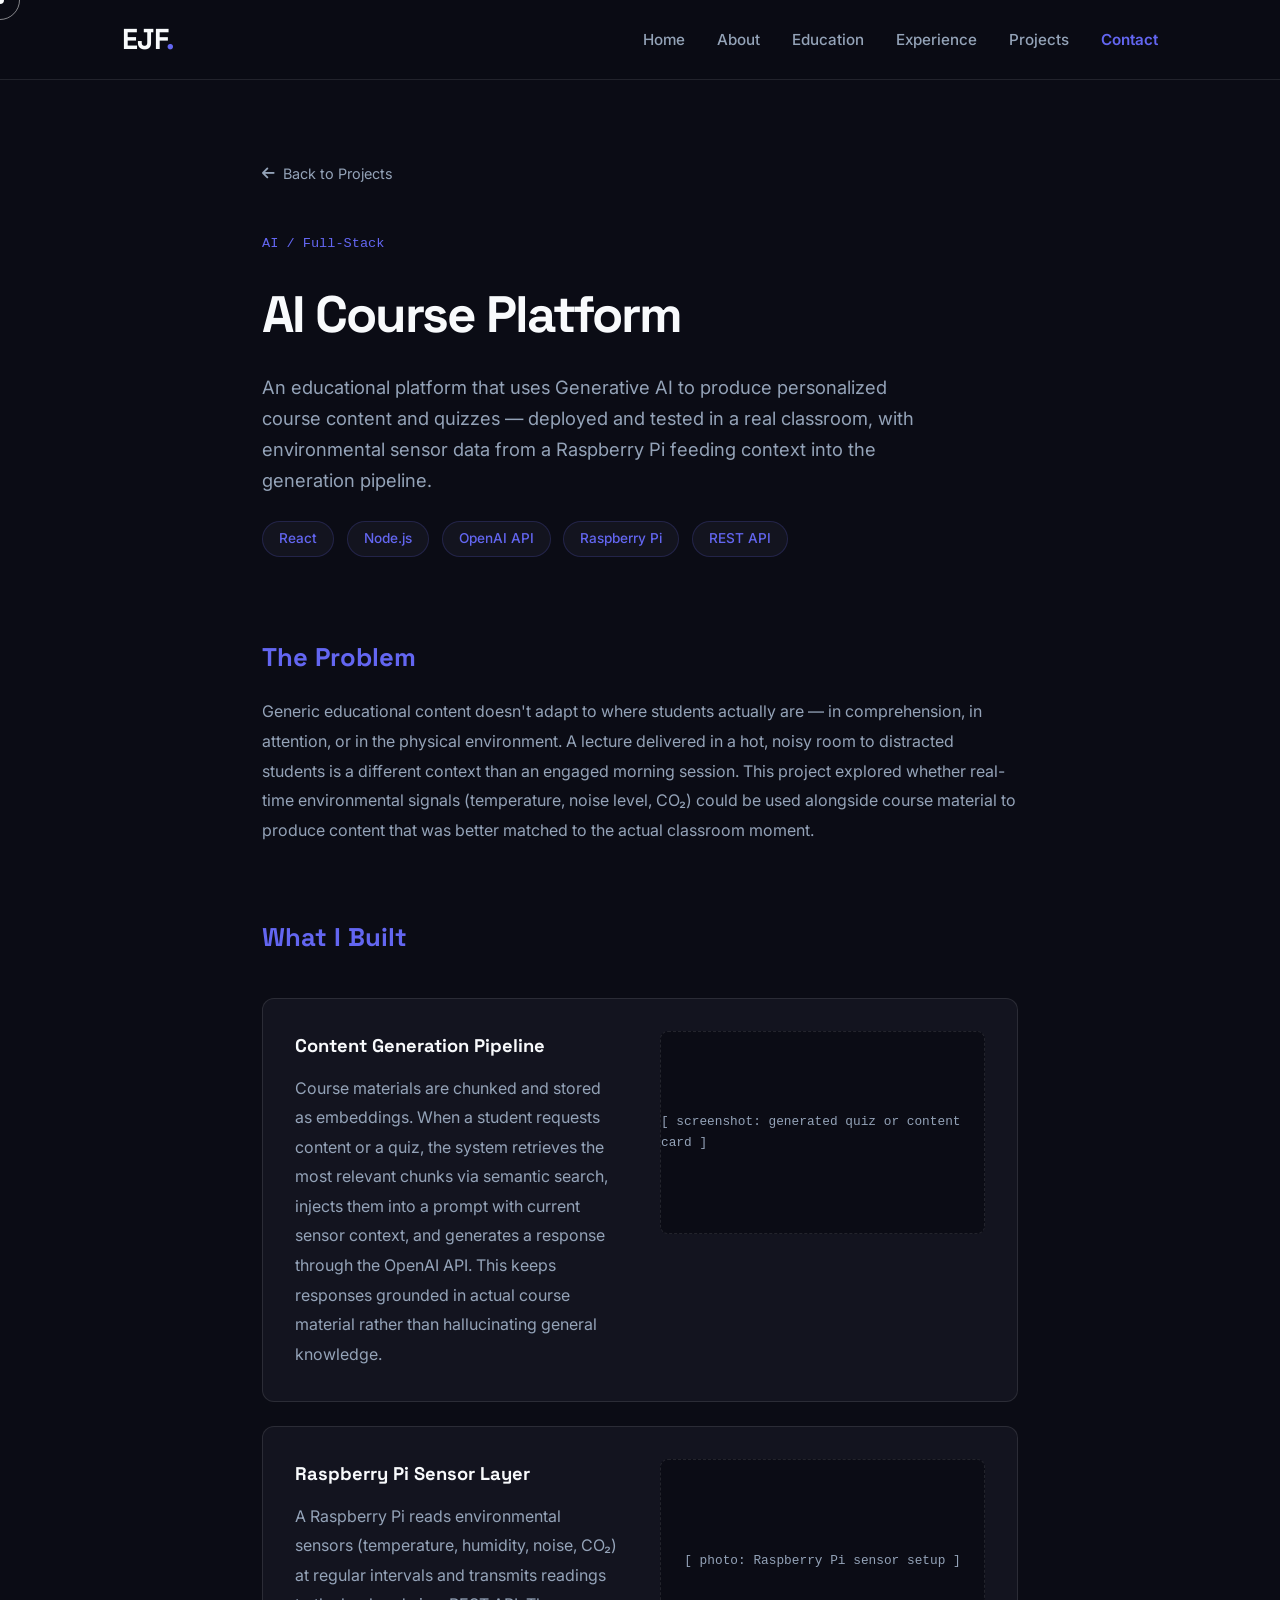
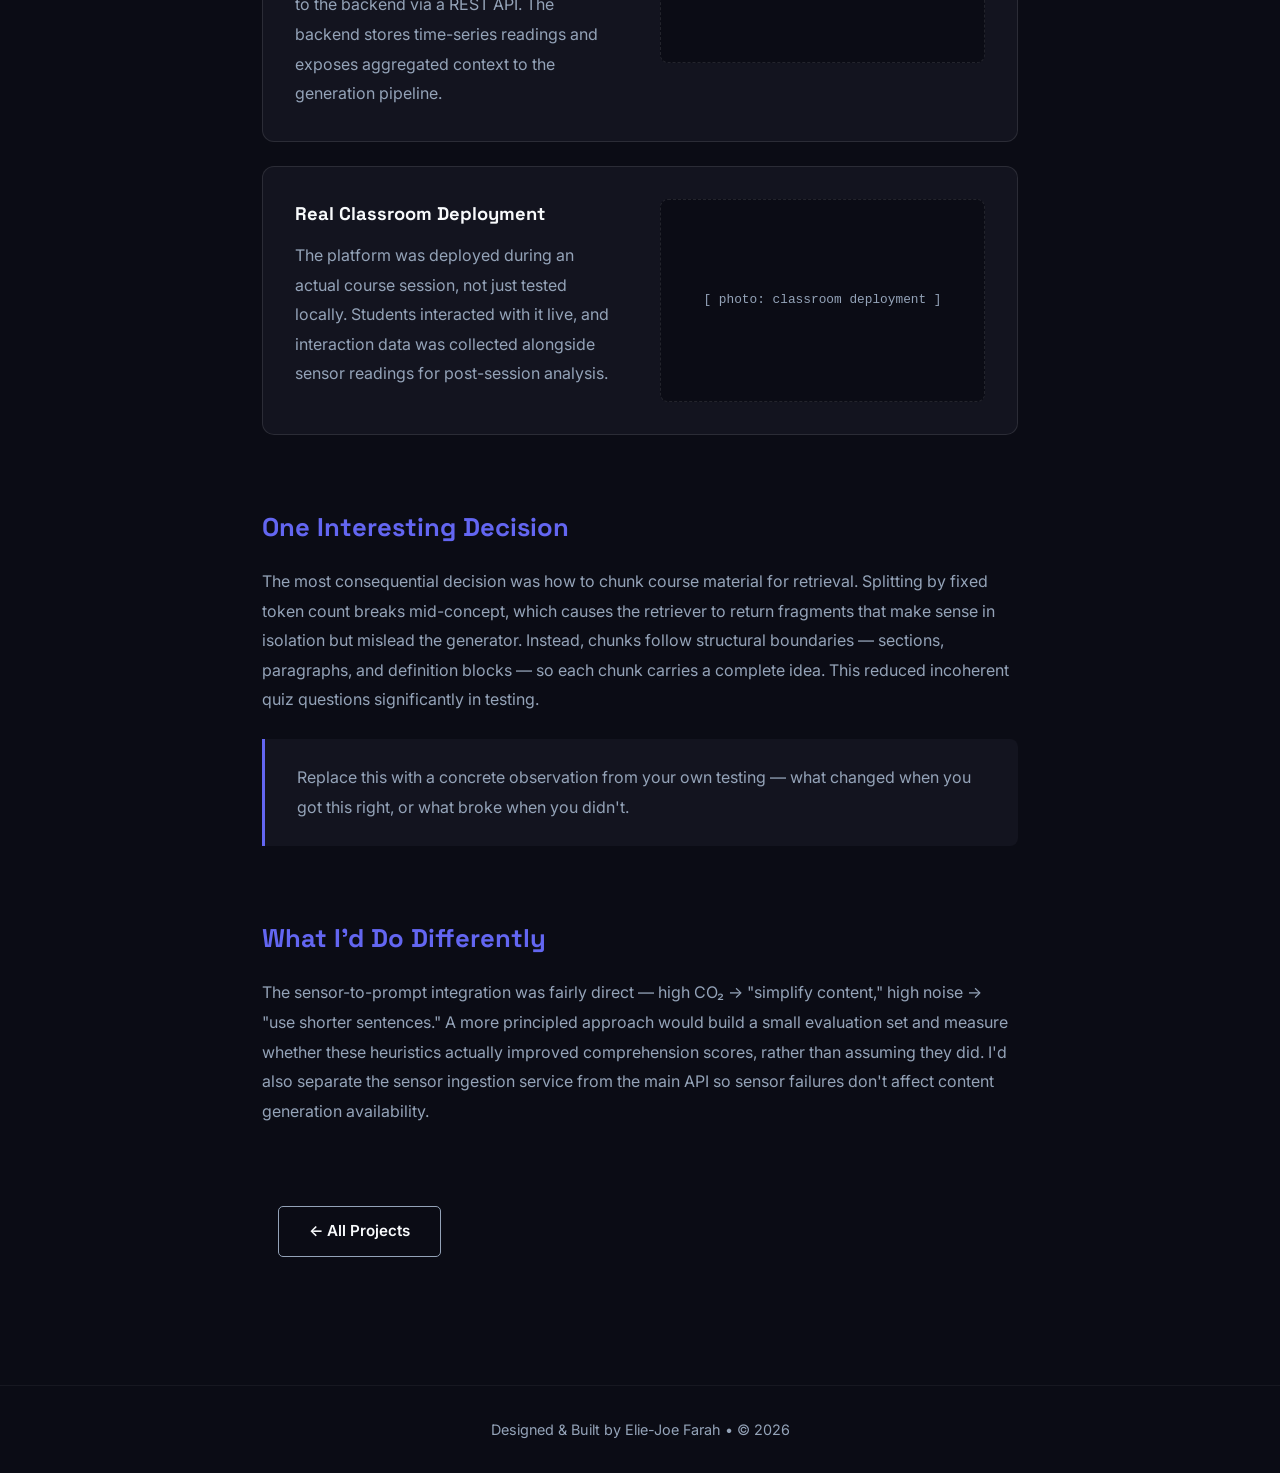
==== ai-course.html @ 43344d94 "added project subpages" ====
<!doctype html>
<html lang="en">
  <head>
    <meta charset="UTF-8" />
    <meta name="viewport" content="width=device-width, initial-scale=1.0" />
    <title>AI Course Platform | Elie-Joe Farah</title>
    <meta name="description" content="An educational platform using Generative AI to create personalized course content, deployed in a real classroom with Raspberry Pi sensor data for context-aware learning." />
    <meta property="og:title" content="AI Course Platform | Elie-Joe Farah" />
    <meta property="og:description" content="AI-powered educational platform deployed in a real classroom, with Raspberry Pi sensor data feeding context-aware content generation." />
    <meta property="og:image" content="https://eliejoefarah.com/profile.JPG" />
    <link rel="preconnect" href="https://fonts.googleapis.com" />
    <link rel="preconnect" href="https://fonts.gstatic.com" crossorigin />
    <link href="https://fonts.googleapis.com/css2?family=Inter:wght@300;400;500;600;700&family=Space+Grotesk:wght@300;400;500;600;700&display=swap" rel="stylesheet" />
    <link rel="stylesheet" href="styles.css" />
    <link rel="stylesheet" href="https://cdnjs.cloudflare.com/ajax/libs/font-awesome/6.4.0/css/all.min.css" />
  </head>

  <body>
    <div class="cursor-dot"></div>
    <div class="cursor-outline"></div>

    <nav class="navbar">
      <div class="container nav-container">
        <a href="index.html" class="logo">EJF<span class="dot">.</span></a>
        <div class="menu-toggle" id="mobile-menu">
          <span class="bar"></span>
          <span class="bar"></span>
          <span class="bar"></span>
        </div>
        <ul class="nav-menu">
          <li class="nav-item"><a href="index.html#home" class="nav-link">Home</a></li>
          <li class="nav-item"><a href="index.html#about" class="nav-link">About</a></li>
          <li class="nav-item"><a href="index.html#education" class="nav-link">Education</a></li>
          <li class="nav-item"><a href="index.html#experience" class="nav-link">Experience</a></li>
          <li class="nav-item"><a href="index.html#projects" class="nav-link">Projects</a></li>
          <li class="nav-item"><a href="index.html#contact" class="nav-link nav-btn">Contact</a></li>
        </ul>
      </div>
    </nav>

    <main class="container project-page">

      <a href="index.html#projects" class="back-link">
        <i class="fas fa-arrow-left"></i> Back to Projects
      </a>

      <!-- Hero -->
      <div class="project-hero-block">
        <p class="project-label">AI / Full-Stack</p>
        <h1>AI Course Platform</h1>
        <p class="project-pitch">
          An educational platform that uses Generative AI to produce personalized
          course content and quizzes — deployed and tested in a real classroom, with
          environmental sensor data from a Raspberry Pi feeding context into the
          generation pipeline.
        </p>
        <div class="project-hero-tags">
          <span class="tag">React</span>
          <span class="tag">Node.js</span>
          <span class="tag">OpenAI API</span>
          <span class="tag">Raspberry Pi</span>
          <span class="tag">REST API</span>
        </div>
        <!-- ADD: screenshot of the main student-facing interface or quiz screen -->
        <!-- <img src="screenshots/ai-course-ui.png" alt="AI Course Platform interface" class="project-screenshot-main" /> -->
        <!-- <p class="screenshot-caption">The student interface — content and quiz questions are generated per-session based on course material and live classroom context.</p> -->
      </div>

      <!-- The Problem -->
      <section class="project-section">
        <h2>The Problem</h2>
        <p>
          Generic educational content doesn't adapt to where students actually are —
          in comprehension, in attention, or in the physical environment. A lecture
          delivered in a hot, noisy room to distracted students is a different
          context than an engaged morning session. This project explored whether
          real-time environmental signals (temperature, noise level, CO₂) could be
          used alongside course material to produce content that was better matched
          to the actual classroom moment.
        </p>
        <!-- FILL IN: adjust or replace with the actual problem framing from the course/professor brief -->
      </section>

      <!-- What I Built -->
      <section class="project-section">
        <h2>What I Built</h2>

        <div class="feature-block">
          <div class="feature-text">
            <h3>Content Generation Pipeline</h3>
            <p>
              Course materials are chunked and stored as embeddings. When a student
              requests content or a quiz, the system retrieves the most relevant
              chunks via semantic search, injects them into a prompt with current
              sensor context, and generates a response through the OpenAI API. This
              keeps responses grounded in actual course material rather than
              hallucinating general knowledge.
            </p>
          </div>
          <!-- ADD: screenshot of generated quiz or content card -->
          <div class="feature-img-placeholder">[ screenshot: generated quiz or content card ]</div>
        </div>

        <div class="feature-block">
          <div class="feature-text">
            <h3>Raspberry Pi Sensor Layer</h3>
            <p>
              A Raspberry Pi reads environmental sensors (temperature, humidity,
              noise, CO₂) at regular intervals and transmits readings to the backend
              via a REST API. The backend stores time-series readings and exposes
              aggregated context to the generation pipeline.
            </p>
          </div>
          <!-- ADD: photo of the physical Raspberry Pi setup in the classroom, if you have one -->
          <div class="feature-img-placeholder">[ photo: Raspberry Pi sensor setup ]</div>
        </div>

        <div class="feature-block">
          <div class="feature-text">
            <h3>Real Classroom Deployment</h3>
            <p>
              The platform was deployed during an actual course session, not just
              tested locally. Students interacted with it live, and interaction data
              was collected alongside sensor readings for post-session analysis.
            </p>
          </div>
          <!-- ADD: photo from the classroom deployment, or screenshot of the analytics/logging view -->
          <div class="feature-img-placeholder">[ photo: classroom deployment ]</div>
        </div>
      </section>

      <!-- Technical Depth -->
      <section class="project-section">
        <h2>One Interesting Decision</h2>
        <!-- FILL IN: replace with the actual non-obvious decision from your implementation -->
        <!-- Options to consider: chunking strategy for course PDFs, embedding model choice,
             how sensor data was weighted in the prompt, how you handled hallucination,
             how quiz difficulty was calibrated, etc. -->
        <p>
          The most consequential decision was how to chunk course material for
          retrieval. Splitting by fixed token count breaks mid-concept, which causes
          the retriever to return fragments that make sense in isolation but mislead
          the generator. Instead, chunks follow structural boundaries — sections,
          paragraphs, and definition blocks — so each chunk carries a complete idea.
          This reduced incoherent quiz questions significantly in testing.
        </p>
        <div class="insight-block">
          <p>
            <!-- FILL IN: a specific observation from testing, e.g. accuracy difference, failure modes you noticed, etc. -->
            Replace this with a concrete observation from your own testing — what changed when you got this right, or what broke when you didn't.
          </p>
        </div>
      </section>

      <!-- What I'd Do Differently -->
      <section class="project-section">
        <h2>What I'd Do Differently</h2>
        <!-- FILL IN: your own reflection -->
        <p>
          The sensor-to-prompt integration was fairly direct — high CO₂ → "simplify
          content," high noise → "use shorter sentences." A more principled approach
          would build a small evaluation set and measure whether these heuristics
          actually improved comprehension scores, rather than assuming they did.
          I'd also separate the sensor ingestion service from the main API so sensor
          failures don't affect content generation availability.
        </p>
      </section>

      <!-- Links -->
      <div class="project-nav-links">
        <!-- Add GitHub link if repo becomes public -->
        <!-- <a href="https://github.com/eliejoefarah/..." target="_blank" class="btn btn-primary"><i class="fab fa-github"></i> &nbsp;GitHub</a> -->
        <a href="index.html#projects" class="btn btn-secondary">← All Projects</a>
      </div>

    </main>

    <footer class="main-footer">
      <p>Designed & Built by Elie-Joe Farah &bull; &copy; 2026</p>
    </footer>

    <script src="script.js"></script>
  </body>
</html>
---- styles.css ----
:root {
    /* Colors */
    --bg-color: #0B0C15;
    --bg-secondary: #13141f;
    --text-primary: #f8fafc;
    --text-secondary: #94a3b8;
    --accent-primary: #6366f1;
    /* Indigo */
    --accent-secondary: #8b5cf6;
    /* Violet */
    --accent-glow: rgba(99, 102, 241, 0.4);
    --glass-bg: rgba(11, 12, 21, 0.7);
    --glass-border: rgba(255, 255, 255, 0.1);

    /* Fonts */
    --font-heading: 'Space Grotesk', sans-serif;
    --font-body: 'Inter', sans-serif;

    /* Spacing */
    --container-width: 1100px;
    --header-height: 80px;
}

html {
    scroll-behavior: smooth;
}

* {
    margin: 0;
    padding: 0;
    box-sizing: border-box;
}

body {
    background-color: var(--bg-color);
    color: var(--text-primary);
    font-family: var(--font-body);
    line-height: 1.6;
    overflow-x: hidden;
    cursor: none;
    /* Custom cursor takes over */
}

/* Custom Cursor */
.cursor-dot,
.cursor-outline {
    position: fixed;
    top: 0;
    left: 0;
    transform: translate(-50%, -50%);
    border-radius: 50%;
    z-index: 9999;
    pointer-events: none;
}

.cursor-dot {
    width: 8px;
    height: 8px;
    background-color: var(--text-primary);
}

.cursor-outline {
    width: 40px;
    height: 40px;
    border: 1px solid rgba(255, 255, 255, 0.5);
    transition: width 0.2s, height 0.2s, background-color 0.2s;
}

a,
button,
.btn {
    cursor: none;
    /* Hide default cursor */
}

/* Typography */
h1,
h2,
h3,
h4 {
    font-family: var(--font-heading);
    color: var(--text-primary);
    font-weight: 700;
}

p {
    color: var(--text-secondary);
}

a {
    text-decoration: none;
    color: inherit;
    transition: color 0.3s ease;
}

ul {
    list-style: none;
}

img {
    max-width: 100%;
    display: block;
}

/* Utilities */
.container {
    max-width: var(--container-width);
    margin: 0 auto;
    padding: 0 2rem;
}

.section {
    padding: 100px 0;
}

.highlight {
    background: linear-gradient(120deg, var(--accent-primary), var(--accent-secondary));
    -webkit-background-clip: text;
    background-clip: text;
    -webkit-text-fill-color: transparent;
}

.btn {
    display: inline-block;
    padding: 12px 30px;
    border-radius: 5px;
    font-weight: 600;
    font-size: 0.95rem;
    transition: all 0.3s ease;
}

.btn-primary {
    background: linear-gradient(90deg, var(--accent-primary), var(--accent-secondary));
    color: #fff;
    border: 1px solid transparent;
}

.btn-primary:hover {
    box-shadow: 0 0 15px var(--accent-glow);
    transform: translateY(-2px);
}

.btn-secondary {
    background: transparent;
    border: 1px solid var(--text-secondary);
    color: var(--text-primary);
    margin-left: 1rem;
}

.btn-secondary:hover {
    border-color: var(--accent-primary);
    color: var(--accent-primary);
}

/* Navbar */
.navbar {
    position: fixed;
    top: 0;
    left: 0;
    width: 100%;
    height: var(--header-height);
    background: var(--glass-bg);
    backdrop-filter: blur(10px);
    z-index: 1000;
    border-bottom: 1px solid var(--glass-border);
}

.nav-container {
    display: flex;
    justify-content: space-between;
    align-items: center;
    height: 100%;
}

.logo {
    font-family: var(--font-heading);
    font-size: 1.8rem;
    font-weight: 700;
    letter-spacing: -1px;
}

.logo .dot {
    color: var(--accent-primary);
}

.nav-menu {
    display: flex;
    gap: 2rem;
}

.nav-link {
    font-size: 0.95rem;
    color: var(--text-secondary);
    font-weight: 500;
    position: relative;
}

.nav-link:hover {
    color: var(--accent-primary);
}

.nav-link::after {
    content: '';
    position: absolute;
    width: 0;
    height: 2px;
    bottom: -5px;
    left: 0;
    background-color: var(--accent-primary);
    transition: width 0.3s ease;
}

.nav-link:hover::after {
    width: 100%;
}

.nav-btn {
    color: var(--accent-primary);
    font-weight: 600;
}

.menu-toggle {
    display: none;
    cursor: pointer;
}

/* Hero Section */
.hero {
    height: 100vh;
    min-height: 700px;
    display: flex;
    align-items: center;
    position: relative;
    padding-top: var(--header-height);
}

.hero-container {
    display: grid;
    grid-template-columns: 1fr 1fr;
    gap: 4rem;
    align-items: center;
}

.hero-greeting {
    font-family: var(--font-heading);
    color: var(--accent-primary);
    margin-bottom: 1rem;
    font-size: 1.1rem;
}

.hero-title {
    font-size: 4rem;
    line-height: 1.1;
    margin-bottom: 1rem;
    letter-spacing: -2px;
}

.hero-subtitle {
    font-size: 2rem;
    margin-bottom: 1.5rem;
    font-weight: 400;
    color: var(--text-secondary);
}

.hero-description {
    font-size: 1.1rem;
    max-width: 500px;
    margin-bottom: 2.5rem;
}

.hero-visual {
    position: relative;
}

.code-block-wrapper {
    background: var(--bg-secondary);
    border-radius: 12px;
    padding: 2rem;
    border: 1px solid var(--glass-border);
    box-shadow: 0 20px 50px rgba(0, 0, 0, 0.3);
    position: relative;
    transition: transform 0.3s ease;
}

.code-block-wrapper:hover {
    transform: translateY(-5px) rotate(1deg);
}

.code-block-wrapper::before {
    content: '';
    position: absolute;
    top: -10px;
    left: -10px;
    width: 100%;
    height: 100%;
    border: 1px solid var(--accent-primary);
    border-radius: 12px;
    z-index: -1;
    opacity: 0.3;
}


.code-block {
    font-family: 'Fira Code', monospace;
    font-size: 0.9rem;
    color: #a5b3ce;
    line-height: 1.5;
}

.keyword {
    color: #c678dd;
}

.variable {
    color: #e5c07b;
}

.property {
    color: #e06c75;
}

.string {
    color: #98c379;
}

.function {
    color: #61afef;
}

.scroll-indicator {
    position: absolute;
    bottom: 2rem;
    left: 50%;
    transform: translateX(-50%);
    display: flex;
    flex-direction: column;
    align-items: center;
    gap: 0.5rem;
    color: var(--text-secondary);
    font-size: 0.8rem;
    opacity: 0.7;
    animation: bounce 2s infinite;
}

@keyframes bounce {

    0%,
    20%,
    50%,
    80%,
    100% {
        transform: translateX(-50%) translateY(0);
    }

    40% {
        transform: translateX(-50%) translateY(-10px);
    }

    60% {
        transform: translateX(-50%) translateY(-5px);
    }
}


/* Section Headers */
.section-header {
    display: flex;
    align-items: center;
    gap: 1rem;
    margin-bottom: 4rem;
}

.section-title {
    font-size: 2rem;
    white-space: nowrap;
}

.section-line {
    height: 1px;
    background: var(--glass-border);
    width: 300px;
    /* limits width */
    max-width: 100%;
}

/* About Section */
.about-grid {
    display: grid;
    grid-template-columns: 350px 1fr;
    gap: 4rem;
    align-items: start;
}

.image-wrapper {
    position: relative;
    border-radius: 10px;
    overflow: hidden;
}

.image-wrapper::after {
    content: '';
    position: absolute;
    top: 0;
    left: 0;
    width: 100%;
    height: 100%;
    background: var(--accent-primary);
    opacity: 0.3;
    transition: opacity 0.3s ease;
}

.image-wrapper:hover::after {
    opacity: 0;
}

.profile-img {
    width: 100%;
    border-radius: 10px;
    filter: grayscale(100%);
    transition: filter 0.3s ease;
}

.image-wrapper:hover .profile-img {
    filter: grayscale(0%);
}

.about-lead {
    font-size: 1.25rem;
    color: var(--text-primary);
    margin-bottom: 1.5rem;
    line-height: 1.5;
}

.about-text p {
    margin-bottom: 1.5rem;
}

.tech-stack-container {
    margin-top: 2rem;
    display: flex;
    flex-direction: column;
    gap: 2rem;
}

.tech-category h3 {
    font-size: 1.1rem;
    margin-bottom: 0.8rem;
    color: var(--accent-primary);
}

.tags {
    display: flex;
    flex-wrap: wrap;
    gap: 0.8rem;
}

.tag {
    background: var(--bg-secondary);
    color: var(--accent-primary);
    padding: 0.4rem 1rem;
    border-radius: 20px;
    font-size: 0.85rem;
    font-weight: 500;
    border: 1px solid rgba(99, 102, 241, 0.2);
    transition: all 0.2s ease;
}

.tag:hover {
    background: rgba(99, 102, 241, 0.1);
    transform: translateY(-2px);
}

/* Experience */
.timeline {
    position: relative;
    max-width: 800px;
    margin-left: 0;
    padding-left: 20px;
}

/* Vertical line */
.timeline::before {
    content: '';
    position: absolute;
    left: 0;
    top: 0;
    height: 100%;
    width: 2px;
    background: var(--glass-border);
}

.timeline-item {
    position: relative;
    margin-bottom: 3.5rem;
    padding-left: 2rem;
}

.timeline-dot {
    position: absolute;
    left: -5px;
    top: 5px;
    width: 12px;
    height: 12px;
    border-radius: 50%;
    background: var(--bg-color);
    border: 2px solid var(--accent-primary);
    transition: background 0.3s ease;
}

.timeline-item:hover .timeline-dot {
    background: var(--accent-primary);
}

.timeline-date {
    font-family: 'Fira Code', monospace;
    font-size: 0.85rem;
    color: var(--accent-primary);
    margin-bottom: 0.5rem;
}

.timeline-content h3 {
    font-size: 1.4rem;
    margin-bottom: 0.2rem;
}

.timeline-content h4 {
    font-size: 1rem;
    font-weight: 400;
    color: var(--text-secondary);
    margin-bottom: 1rem;
    font-style: italic;
}

.timeline-content ul {
    list-style: disc;
    margin-left: 1.5rem;
    margin-bottom: 1rem;
    color: var(--text-secondary);
}

.timeline-content li {
    margin-bottom: 0.5rem;
}

/* Projects */
.projects-grid {
    display: grid;
    grid-template-columns: repeat(auto-fill, minmax(300px, 1fr));
    gap: 2rem;
}

.project-card {
    background: var(--bg-secondary);
    padding: 2rem;
    border-radius: 10px;
    transition: transform 0.3s ease, box-shadow 0.3s ease;
    border: 1px solid transparent;
    display: flex;
    flex-direction: column;
}

.project-card:hover {
    transform: translateY(-5px);
    box-shadow: 0 10px 30px rgba(0, 0, 0, 0.3);
    border-color: var(--accent-primary);
}

.project-top {
    display: flex;
    justify-content: space-between;
    align-items: center;
    margin-bottom: 1.5rem;
}

.folder-icon {
    color: var(--accent-primary);
    font-size: 2rem;
}

.project-links {
    display: flex;
    gap: 1rem;
}

.project-links a {
    color: var(--text-secondary);
    font-size: 1.2rem;
}

.project-links a:hover {
    color: var(--accent-primary);
}

.project-title {
    font-size: 1.4rem;
    margin-bottom: 1rem;
    transition: color 0.3s;
}

.project-card:hover .project-title {
    color: var(--accent-primary);
}

.project-description {
    font-size: 0.95rem;
    margin-bottom: 1.5rem;
    flex-grow: 1;
}

.project-tech-list {
    display: flex;
    gap: 1rem;
    flex-wrap: wrap;
    font-family: 'Fira Code', monospace;
    font-size: 0.8rem;
    color: var(--text-secondary);
    margin-top: auto;
}

/* Project View Link */
.project-view-link {
    display: inline-block;
    margin-top: 1.5rem;
    color: var(--accent-primary);
    font-size: 0.9rem;
    font-weight: 600;
    letter-spacing: 0.05em;
    transition: letter-spacing 0.2s ease;
}

.project-view-link:hover {
    letter-spacing: 0.1em;
}

/* Project Pages */
.project-page {
    padding-top: calc(var(--header-height) + 5rem);
    padding-bottom: 8rem;
    max-width: 820px;
}

.project-label {
    font-family: 'Fira Code', monospace;
    color: var(--accent-primary);
    font-size: 0.85rem;
    margin-bottom: 1.2rem;
}

.project-hero-block {
    margin-bottom: 5rem;
}

.project-hero-block h1 {
    font-size: 3.2rem;
    letter-spacing: -2px;
    margin-bottom: 1rem;
}

.project-pitch {
    font-size: 1.15rem;
    color: var(--text-secondary);
    max-width: 680px;
    line-height: 1.7;
    margin-bottom: 1.5rem;
}

.project-hero-tags {
    display: flex;
    flex-wrap: wrap;
    gap: 0.8rem;
    margin-bottom: 2.5rem;
}

.project-screenshot-main {
    width: 100%;
    border-radius: 12px;
    border: 1px solid var(--glass-border);
    box-shadow: 0 20px 50px rgba(0, 0, 0, 0.4);
}

.screenshot-caption {
    text-align: center;
    font-size: 0.8rem;
    color: var(--text-secondary);
    margin-top: 0.8rem;
    font-style: italic;
}

.project-section {
    margin-top: 4.5rem;
}

.project-section h2 {
    font-size: 1.6rem;
    margin-bottom: 1.2rem;
    color: var(--accent-primary);
}

.project-section p,
.project-section li {
    font-size: 1rem;
    line-height: 1.85;
    color: var(--text-secondary);
}

.project-section ul {
    list-style: disc;
    margin-left: 1.5rem;
    margin-top: 0.8rem;
}

.project-section ul li {
    margin-bottom: 0.6rem;
}

.feature-block {
    display: grid;
    grid-template-columns: 1fr 1fr;
    gap: 2.5rem;
    align-items: start;
    margin-top: 2.5rem;
    padding: 2rem;
    background: var(--bg-secondary);
    border-radius: 12px;
    border: 1px solid var(--glass-border);
}

.feature-block + .feature-block {
    margin-top: 1.5rem;
}

.feature-text h3 {
    font-size: 1.15rem;
    margin-bottom: 0.8rem;
}

.feature-img {
    width: 100%;
    border-radius: 8px;
    border: 1px solid var(--glass-border);
}

.feature-img-placeholder {
    width: 100%;
    aspect-ratio: 16 / 10;
    border-radius: 8px;
    border: 1px dashed var(--glass-border);
    display: flex;
    align-items: center;
    justify-content: center;
    color: var(--text-secondary);
    font-size: 0.8rem;
    font-family: 'Fira Code', monospace;
    background: var(--bg-color);
}

.insight-block {
    background: var(--bg-secondary);
    border-left: 3px solid var(--accent-primary);
    border-radius: 0 8px 8px 0;
    padding: 1.5rem 2rem;
    margin-top: 1.5rem;
}

.insight-block p {
    margin: 0;
}

.code-trie {
    font-family: 'Fira Code', monospace;
    font-size: 0.85rem;
    color: var(--accent-secondary);
    background: var(--bg-color);
    border-radius: 8px;
    padding: 1.5rem;
    margin-top: 1.5rem;
    line-height: 1.8;
    white-space: pre;
    overflow-x: auto;
}

.project-nav-links {
    display: flex;
    gap: 1rem;
    margin-top: 5rem;
    flex-wrap: wrap;
}

.back-link {
    display: inline-flex;
    align-items: center;
    gap: 0.5rem;
    color: var(--text-secondary);
    font-size: 0.9rem;
    margin-bottom: 3rem;
    transition: color 0.2s ease;
}

.back-link:hover {
    color: var(--accent-primary);
}

@media (max-width: 768px) {
    .project-hero-block h1 {
        font-size: 2.2rem;
        letter-spacing: -1px;
    }

    .feature-block {
        grid-template-columns: 1fr;
    }

    .project-nav-links {
        flex-direction: column;
    }
}

/* Hobbies / Life Beyond Code */
.section-description {
    max-width: 700px;
    margin-bottom: 3rem;
    font-size: 1.1rem;
    color: var(--text-secondary);
}

.hobbies-grid {
    display: grid;
    grid-template-columns: repeat(auto-fill, minmax(250px, 1fr));
    gap: 1.5rem;
}

.hobby-item {
    position: relative;
    border-radius: 12px;
    overflow: hidden;
    height: 300px;
    /* Fixed height for uniformity */
    cursor: none;
    /* Custom cursor */
}

.hobby-item img {
    width: 100%;
    height: 100%;
    object-fit: cover;
    transition: transform 0.5s ease;
    filter: grayscale(20%);
}

.hobby-item:hover img {
    transform: scale(1.1);
    filter: grayscale(0%);
}

.hobby-overlay {
    position: absolute;
    bottom: 0;
    left: 0;
    width: 100%;
    height: 100%;
    background: linear-gradient(to top, rgba(11, 12, 21, 0.9), transparent);
    display: flex;
    align-items: flex-end;
    padding: 1.5rem;
    opacity: 0;
    transition: opacity 0.3s ease;
}

.hobby-item:hover .hobby-overlay {
    opacity: 1;
}

.hobby-overlay span {
    color: var(--text-primary);
    font-family: var(--font-heading);
    font-size: 1.2rem;
    font-weight: 600;
    transform: translateY(10px);
    transition: transform 0.3s ease;
}

.hobby-item:hover .hobby-overlay span {
    transform: translateY(0);
}


/* Contact */
.contact-container {
    text-align: center;
    display: flex;
    justify-content: center;
    align-items: center;
    min-height: 50vh;
}

.contact-content {
    max-width: 600px;
}

.contact-title {
    font-size: 3rem;
    margin-bottom: 1.5rem;
}

.contact-text {
    font-size: 1.1rem;
    margin-bottom: 3rem;
}

.social-links-footer {
    display: flex;
    justify-content: center;
    gap: 2rem;
    margin: 3rem 0 2rem 0;
}

.social-link {
    font-size: 1.5rem;
    color: var(--text-secondary);
    transition: all 0.3s ease;
}

.social-link:hover {
    color: var(--accent-primary);
    transform: translateY(-3px);
}

.footer-info {
    font-size: 0.9rem;
    color: #666;
}

.main-footer {
    text-align: center;
    padding: 2rem;
    font-size: 0.9rem;
    color: #666;
    border-top: 1px solid rgba(255, 255, 255, 0.05);
}

/* Media Queries */
@media (max-width: 768px) {
    .container {
        padding: 0 1.5rem;
    }

    .section-header {
        margin-bottom: 2.5rem;
    }

    .hero {
        height: auto;
        min-height: 100vh;
        padding-top: calc(var(--header-height) + 2rem);
        padding-bottom: 4rem;
        align-items: flex-start;
    }

    .hero-container {
        grid-template-columns: 1fr;
        gap: 2rem;
        text-align: center;
        /* Remove padding-top from here as handled by .hero */
        padding-top: 0;
    }

    .hero-content {
        order: 2;
    }

    .hero-buttons {
        justify-content: center;
        display: flex;
    }

    .hero-visual {
        order: 1;
        display: flex;
        justify-content: center;
        width: 100%;
        /* Ensure it takes full width */
    }

    .code-block-wrapper {
        width: 100%;
        max-width: 400px;
        /* Add some margin to separate from content */
        margin-bottom: 1rem;
    }

    .scroll-indicator {
        display: none;
    }

    .hero-title {
        font-size: 3rem;
    }

    .about-grid {
        grid-template-columns: 1fr;
    }

    .about-image {
        max-width: 300px;
        margin: 0 auto;
    }

    /* Navbar Mobile */
    .menu-toggle {
        display: block;
        z-index: 1001;
        /* Above menu */
    }

    .menu-toggle .bar {
        display: block;
        width: 25px;
        height: 3px;
        margin: 5px auto;
        background-color: var(--text-primary);
        transition: all 0.3s ease;
    }

    .menu-toggle.active .bar:nth-child(2) {
        opacity: 0;
    }

    /* Hide custom cursor on mobile */
    .cursor-dot,
    .cursor-outline {
        display: none !important;
    }

    /* Restore default cursor */
    body,
    a,
    button,
    .btn,
    .hobby-item {
        cursor: auto !important;
    }

    .menu-toggle.active .bar:nth-child(1) {
        transform: translateY(8px) rotate(45deg);
    }

    .menu-toggle.active .bar:nth-child(3) {
        transform: translateY(-8px) rotate(-45deg);
    }

    .nav-menu {
        position: fixed;
        left: -100%;
        top: 0;
        flex-direction: column;
        background-color: var(--bg-color);
        /* full opaque bg for mobile menu */
        width: 100%;
        height: 100vh;
        justify-content: center;
        align-items: center;
        text-align: center;
        transition: 0.3s;
        z-index: 1000;
    }

    .nav-menu.active {
        left: 0;
    }

    .nav-item {
        margin: 1.5rem 0;
    }

    .nav-link {
        font-size: 1.5rem;
    }

    .contact-title {
        font-size: 2.2rem;
    }
}
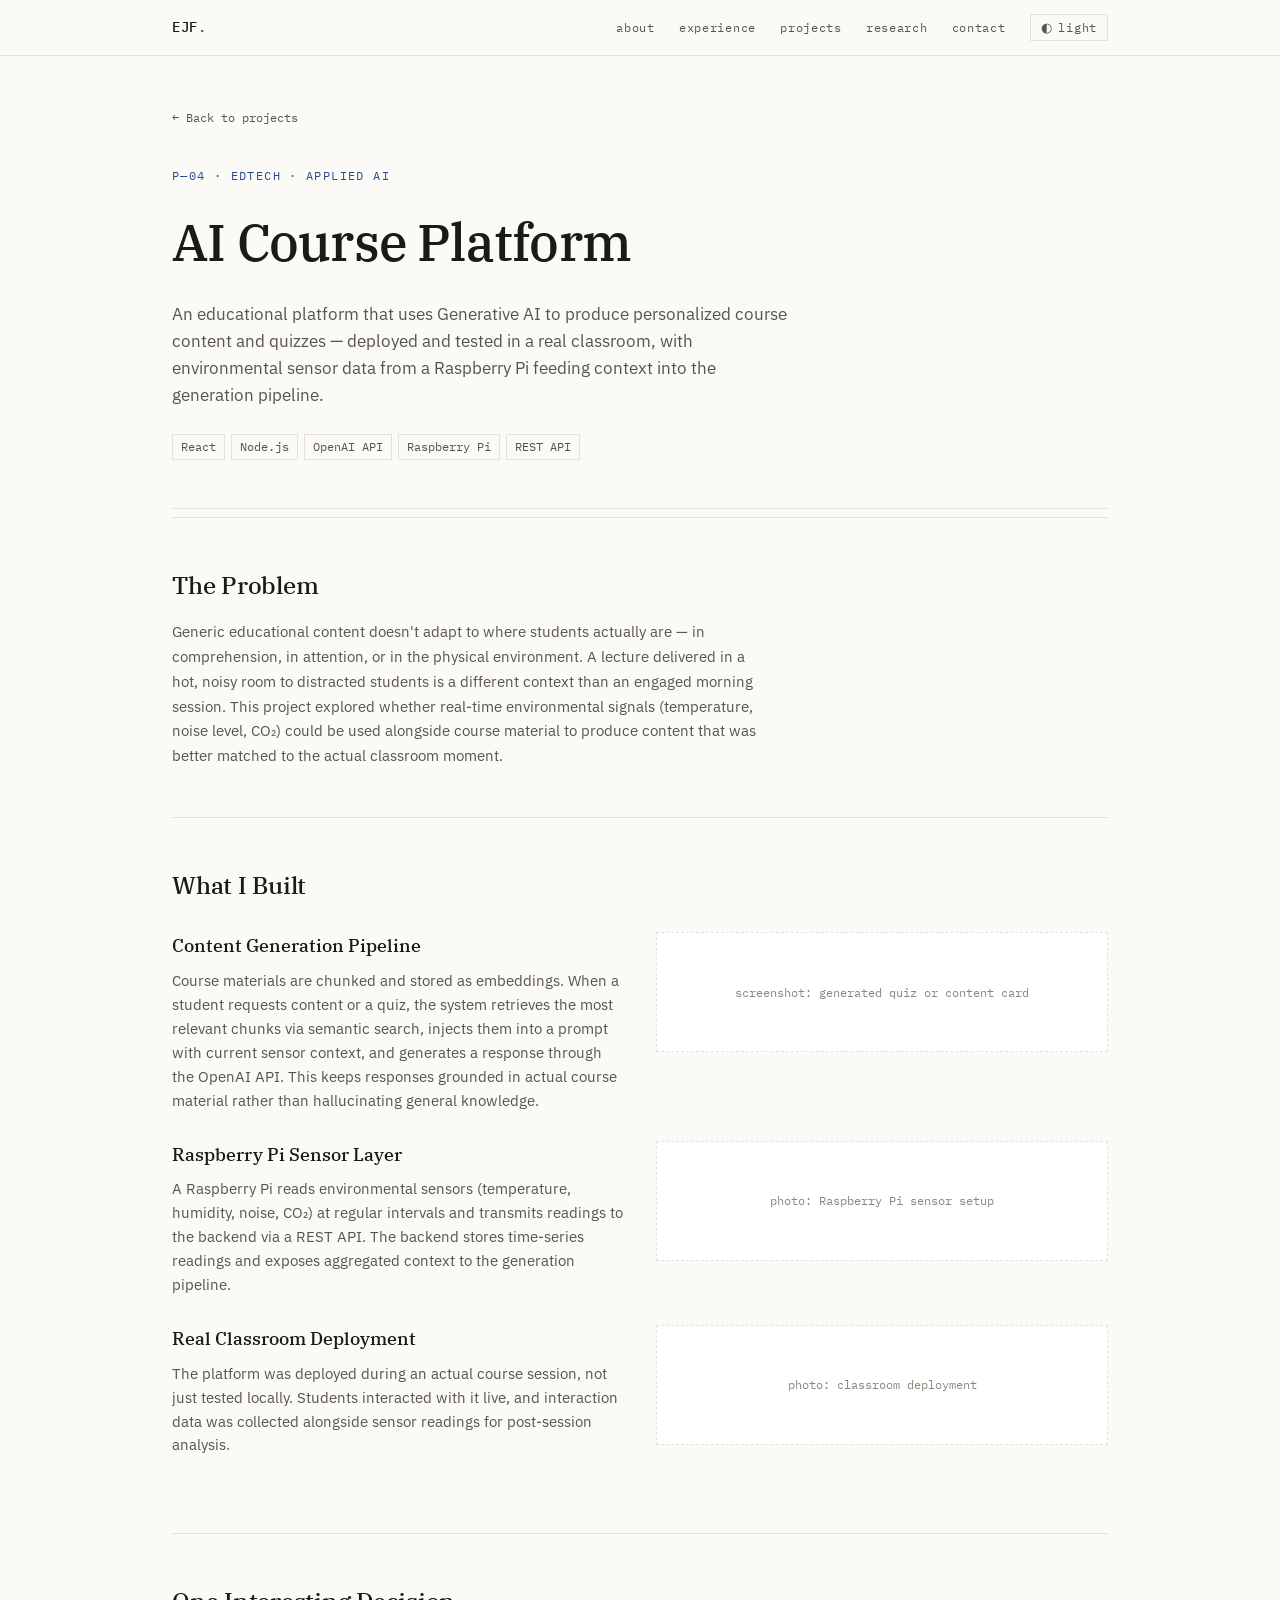
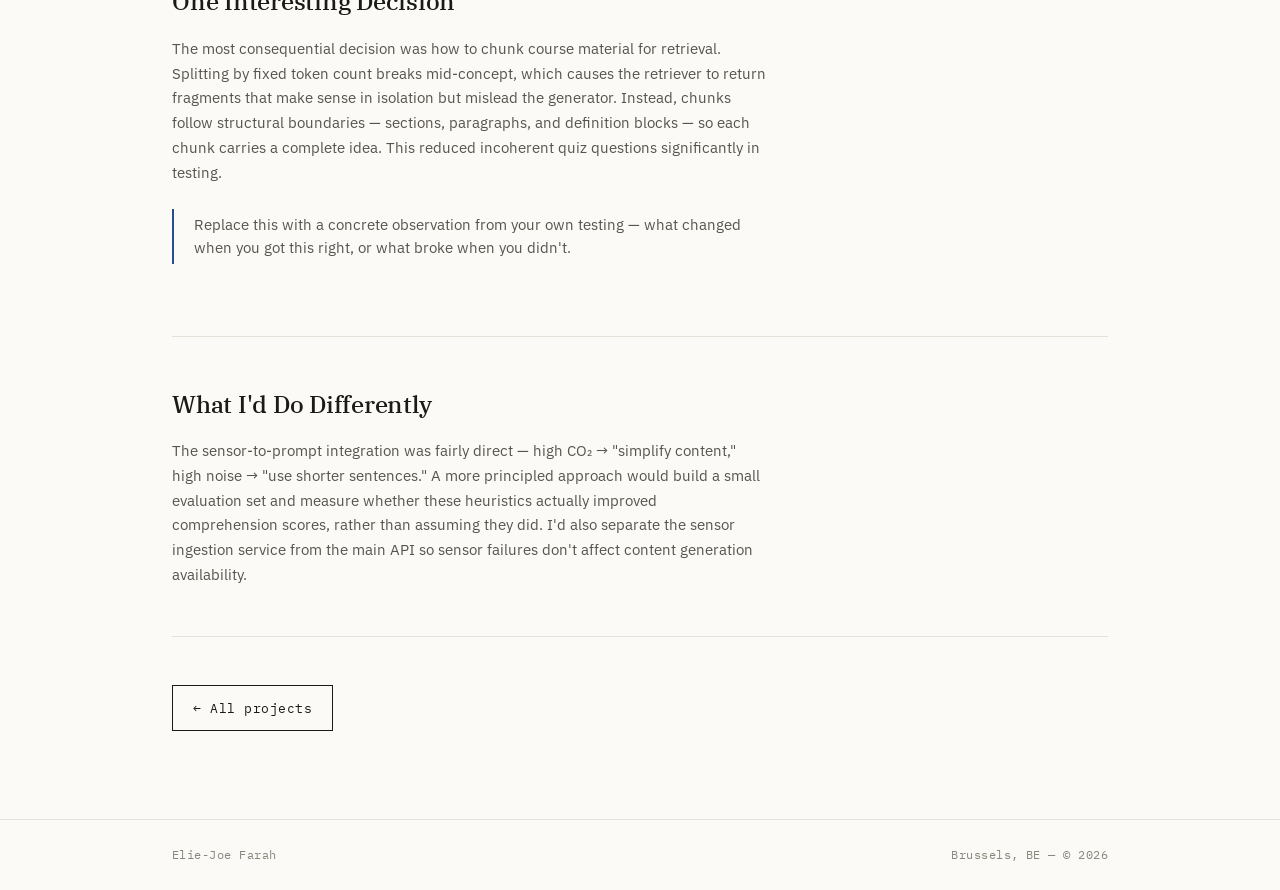
==== commit 78fdfec7: "redisgn" ====
--- a/ai-course.html
+++ b/ai-course.html
@@ -1,184 +1,125 @@
 <!doctype html>
 <html lang="en">
-  <head>
-    <meta charset="UTF-8" />
-    <meta name="viewport" content="width=device-width, initial-scale=1.0" />
-    <title>AI Course Platform | Elie-Joe Farah</title>
-    <meta name="description" content="An educational platform using Generative AI to create personalized course content, deployed in a real classroom with Raspberry Pi sensor data for context-aware learning." />
-    <meta property="og:title" content="AI Course Platform | Elie-Joe Farah" />
-    <meta property="og:description" content="AI-powered educational platform deployed in a real classroom, with Raspberry Pi sensor data feeding context-aware content generation." />
-    <meta property="og:image" content="https://eliejoefarah.com/profile.JPG" />
-    <link rel="preconnect" href="https://fonts.googleapis.com" />
-    <link rel="preconnect" href="https://fonts.gstatic.com" crossorigin />
-    <link href="https://fonts.googleapis.com/css2?family=Inter:wght@300;400;500;600;700&family=Space+Grotesk:wght@300;400;500;600;700&display=swap" rel="stylesheet" />
-    <link rel="stylesheet" href="styles.css" />
-    <link rel="stylesheet" href="https://cdnjs.cloudflare.com/ajax/libs/font-awesome/6.4.0/css/all.min.css" />
-  </head>
+<head>
+<meta charset="UTF-8" />
+<script>
+  (function () {
+    var saved = localStorage.getItem('theme');
+    var dark = window.matchMedia('(prefers-color-scheme: dark)').matches;
+    document.documentElement.setAttribute('data-theme', saved || (dark ? 'dark' : 'light'));
+  })();
+</script>
+<meta name="viewport" content="width=device-width, initial-scale=1.0" />
+<title>AI Course Platform | Elie-Joe Farah</title>
+<meta name="description" content="An educational platform using Generative AI to create personalized course content, deployed in a real classroom with Raspberry Pi sensor data for context-aware learning." />
+<meta property="og:title" content="AI Course Platform | Elie-Joe Farah" />
+<meta property="og:description" content="AI-powered educational platform deployed in a real classroom, with Raspberry Pi sensor data feeding context-aware content generation." />
+<meta property="og:image" content="https://eliejoefarah.com/og-preview.png" />
+<link rel="preconnect" href="https://fonts.googleapis.com" />
+<link rel="preconnect" href="https://fonts.gstatic.com" crossorigin />
+<link href="https://fonts.googleapis.com/css2?family=IBM+Plex+Mono:wght@400;500&family=IBM+Plex+Sans:wght@400;500;600&family=IBM+Plex+Serif:wght@400;500;600&display=swap" rel="stylesheet" />
+<link rel="stylesheet" href="styles.css" />
+</head>
+<body>
 
-  <body>
-    <div class="cursor-dot"></div>
-    <div class="cursor-outline"></div>
+<header class="site">
+  <div class="site-inner">
+    <a href="index.html" class="brand">EJF<b>.</b></a>
+    <div class="header-right">
+      <nav class="top">
+        <a href="index.html#about">about</a>
+        <a href="index.html#experience">experience</a>
+        <a href="index.html#projects">projects</a>
+        <a href="index.html#research">research</a>
+        <a href="index.html#contact">contact</a>
+      </nav>
+      <button class="theme-toggle" id="theme-toggle" aria-label="Toggle color theme">
+        <span class="glyph">◐</span><span class="txt">light</span>
+      </button>
+    </div>
+  </div>
+</header>
 
-    <nav class="navbar">
-      <div class="container nav-container">
-        <a href="index.html" class="logo">EJF<span class="dot">.</span></a>
-        <div class="menu-toggle" id="mobile-menu">
-          <span class="bar"></span>
-          <span class="bar"></span>
-          <span class="bar"></span>
-        </div>
-        <ul class="nav-menu">
-          <li class="nav-item"><a href="index.html#home" class="nav-link">Home</a></li>
-          <li class="nav-item"><a href="index.html#about" class="nav-link">About</a></li>
-          <li class="nav-item"><a href="index.html#education" class="nav-link">Education</a></li>
-          <li class="nav-item"><a href="index.html#experience" class="nav-link">Experience</a></li>
-          <li class="nav-item"><a href="index.html#projects" class="nav-link">Projects</a></li>
-          <li class="nav-item"><a href="index.html#contact" class="nav-link nav-btn">Contact</a></li>
-        </ul>
+<main class="proj-page">
+  <a href="index.html#projects" class="proj-back">← Back to projects</a>
+
+  <div class="proj-hero">
+    <div class="plabel">P—04 · EdTech · Applied AI</div>
+    <h1>AI Course Platform</h1>
+    <p class="pitch">An educational platform that uses Generative AI to produce personalized course content and quizzes — deployed and tested in a real classroom, with environmental sensor data from a Raspberry Pi feeding context into the generation pipeline.</p>
+    <div class="stack"><span>React</span><span>Node.js</span><span>OpenAI API</span><span>Raspberry Pi</span><span>REST API</span></div>
+    <!-- ADD: screenshot of the main student-facing interface or quiz screen -->
+    <!-- <figure class="shot"><img src="screenshots/ai-course-ui.png" alt="AI Course Platform interface" /></figure>
+    <p class="shot-cap">The student interface — content and quiz questions are generated per-session based on course material and live classroom context.</p> -->
+  </div>
+
+  <section class="pd-section">
+    <h2>The Problem</h2>
+    <p>Generic educational content doesn't adapt to where students actually are — in comprehension, in attention, or in the physical environment. A lecture delivered in a hot, noisy room to distracted students is a different context than an engaged morning session. This project explored whether real-time environmental signals (temperature, noise level, CO₂) could be used alongside course material to produce content that was better matched to the actual classroom moment.</p>
+    <!-- FILL IN: adjust or replace with the actual problem framing from the course/professor brief -->
+  </section>
+
+  <section class="pd-section">
+    <h2>What I Built</h2>
+
+    <div class="feature">
+      <div>
+        <h3>Content Generation Pipeline</h3>
+        <p>Course materials are chunked and stored as embeddings. When a student requests content or a quiz, the system retrieves the most relevant chunks via semantic search, injects them into a prompt with current sensor context, and generates a response through the OpenAI API. This keeps responses grounded in actual course material rather than hallucinating general knowledge.</p>
       </div>
-    </nav>
+      <!-- ADD: screenshot of generated quiz or content card -->
+      <div class="imgph">screenshot: generated quiz or content card</div>
+    </div>
 
-    <main class="container project-page">
+    <div class="feature">
+      <div>
+        <h3>Raspberry Pi Sensor Layer</h3>
+        <p>A Raspberry Pi reads environmental sensors (temperature, humidity, noise, CO₂) at regular intervals and transmits readings to the backend via a REST API. The backend stores time-series readings and exposes aggregated context to the generation pipeline.</p>
+      </div>
+      <!-- ADD: photo of the physical Raspberry Pi setup in the classroom, if you have one -->
+      <div class="imgph">photo: Raspberry Pi sensor setup</div>
+    </div>
 
-      <a href="index.html#projects" class="back-link">
-        <i class="fas fa-arrow-left"></i> Back to Projects
-      </a>
+    <div class="feature">
+      <div>
+        <h3>Real Classroom Deployment</h3>
+        <p>The platform was deployed during an actual course session, not just tested locally. Students interacted with it live, and interaction data was collected alongside sensor readings for post-session analysis.</p>
+      </div>
+      <!-- ADD: photo from the classroom deployment, or screenshot of the analytics/logging view -->
+      <div class="imgph">photo: classroom deployment</div>
+    </div>
+  </section>
 
-      <!-- Hero -->
-      <div class="project-hero-block">
-        <p class="project-label">AI / Full-Stack</p>
-        <h1>AI Course Platform</h1>
-        <p class="project-pitch">
-          An educational platform that uses Generative AI to produce personalized
-          course content and quizzes — deployed and tested in a real classroom, with
-          environmental sensor data from a Raspberry Pi feeding context into the
-          generation pipeline.
-        </p>
-        <div class="project-hero-tags">
-          <span class="tag">React</span>
-          <span class="tag">Node.js</span>
-          <span class="tag">OpenAI API</span>
-          <span class="tag">Raspberry Pi</span>
-          <span class="tag">REST API</span>
-        </div>
-        <!-- ADD: screenshot of the main student-facing interface or quiz screen -->
-        <!-- <img src="screenshots/ai-course-ui.png" alt="AI Course Platform interface" class="project-screenshot-main" /> -->
-        <!-- <p class="screenshot-caption">The student interface — content and quiz questions are generated per-session based on course material and live classroom context.</p> -->
-      </div>
+  <section class="pd-section">
+    <h2>One Interesting Decision</h2>
+    <!-- FILL IN: replace with the actual non-obvious decision from your implementation -->
+    <!-- Options to consider: chunking strategy for course PDFs, embedding model choice,
+         how sensor data was weighted in the prompt, how you handled hallucination,
+         how quiz difficulty was calibrated, etc. -->
+    <p>The most consequential decision was how to chunk course material for retrieval. Splitting by fixed token count breaks mid-concept, which causes the retriever to return fragments that make sense in isolation but mislead the generator. Instead, chunks follow structural boundaries — sections, paragraphs, and definition blocks — so each chunk carries a complete idea. This reduced incoherent quiz questions significantly in testing.</p>
+    <div class="callout">
+      <!-- FILL IN: a specific observation from testing, e.g. accuracy difference, failure modes you noticed, etc. -->
+      Replace this with a concrete observation from your own testing — what changed when you got this right, or what broke when you didn't.
+    </div>
+  </section>
 
-      <!-- The Problem -->
-      <section class="project-section">
-        <h2>The Problem</h2>
-        <p>
-          Generic educational content doesn't adapt to where students actually are —
-          in comprehension, in attention, or in the physical environment. A lecture
-          delivered in a hot, noisy room to distracted students is a different
-          context than an engaged morning session. This project explored whether
-          real-time environmental signals (temperature, noise level, CO₂) could be
-          used alongside course material to produce content that was better matched
-          to the actual classroom moment.
-        </p>
-        <!-- FILL IN: adjust or replace with the actual problem framing from the course/professor brief -->
-      </section>
+  <section class="pd-section">
+    <h2>What I'd Do Differently</h2>
+    <!-- FILL IN: your own reflection -->
+    <p>The sensor-to-prompt integration was fairly direct — high CO₂ → "simplify content," high noise → "use shorter sentences." A more principled approach would build a small evaluation set and measure whether these heuristics actually improved comprehension scores, rather than assuming they did. I'd also separate the sensor ingestion service from the main API so sensor failures don't affect content generation availability.</p>
+  </section>
 
-      <!-- What I Built -->
-      <section class="project-section">
-        <h2>What I Built</h2>
+  <div class="pd-links">
+    <!-- Add GitHub link if repo becomes public -->
+    <!-- <a href="https://github.com/eliejoefarah/..." target="_blank" rel="noopener" class="btn primary">GitHub →</a> -->
+    <a href="index.html#projects" class="btn">← All projects</a>
+  </div>
+</main>
 
-        <div class="feature-block">
-          <div class="feature-text">
-            <h3>Content Generation Pipeline</h3>
-            <p>
-              Course materials are chunked and stored as embeddings. When a student
-              requests content or a quiz, the system retrieves the most relevant
-              chunks via semantic search, injects them into a prompt with current
-              sensor context, and generates a response through the OpenAI API. This
-              keeps responses grounded in actual course material rather than
-              hallucinating general knowledge.
-            </p>
-          </div>
-          <!-- ADD: screenshot of generated quiz or content card -->
-          <div class="feature-img-placeholder">[ screenshot: generated quiz or content card ]</div>
-        </div>
+<footer class="site">
+  <div class="fin"><span>Elie-Joe Farah</span><span>Brussels, BE — © 2026</span></div>
+</footer>
 
-        <div class="feature-block">
-          <div class="feature-text">
-            <h3>Raspberry Pi Sensor Layer</h3>
-            <p>
-              A Raspberry Pi reads environmental sensors (temperature, humidity,
-              noise, CO₂) at regular intervals and transmits readings to the backend
-              via a REST API. The backend stores time-series readings and exposes
-              aggregated context to the generation pipeline.
-            </p>
-          </div>
-          <!-- ADD: photo of the physical Raspberry Pi setup in the classroom, if you have one -->
-          <div class="feature-img-placeholder">[ photo: Raspberry Pi sensor setup ]</div>
-        </div>
-
-        <div class="feature-block">
-          <div class="feature-text">
-            <h3>Real Classroom Deployment</h3>
-            <p>
-              The platform was deployed during an actual course session, not just
-              tested locally. Students interacted with it live, and interaction data
-              was collected alongside sensor readings for post-session analysis.
-            </p>
-          </div>
-          <!-- ADD: photo from the classroom deployment, or screenshot of the analytics/logging view -->
-          <div class="feature-img-placeholder">[ photo: classroom deployment ]</div>
-        </div>
-      </section>
-
-      <!-- Technical Depth -->
-      <section class="project-section">
-        <h2>One Interesting Decision</h2>
-        <!-- FILL IN: replace with the actual non-obvious decision from your implementation -->
-        <!-- Options to consider: chunking strategy for course PDFs, embedding model choice,
-             how sensor data was weighted in the prompt, how you handled hallucination,
-             how quiz difficulty was calibrated, etc. -->
-        <p>
-          The most consequential decision was how to chunk course material for
-          retrieval. Splitting by fixed token count breaks mid-concept, which causes
-          the retriever to return fragments that make sense in isolation but mislead
-          the generator. Instead, chunks follow structural boundaries — sections,
-          paragraphs, and definition blocks — so each chunk carries a complete idea.
-          This reduced incoherent quiz questions significantly in testing.
-        </p>
-        <div class="insight-block">
-          <p>
-            <!-- FILL IN: a specific observation from testing, e.g. accuracy difference, failure modes you noticed, etc. -->
-            Replace this with a concrete observation from your own testing — what changed when you got this right, or what broke when you didn't.
-          </p>
-        </div>
-      </section>
-
-      <!-- What I'd Do Differently -->
-      <section class="project-section">
-        <h2>What I'd Do Differently</h2>
-        <!-- FILL IN: your own reflection -->
-        <p>
-          The sensor-to-prompt integration was fairly direct — high CO₂ → "simplify
-          content," high noise → "use shorter sentences." A more principled approach
-          would build a small evaluation set and measure whether these heuristics
-          actually improved comprehension scores, rather than assuming they did.
-          I'd also separate the sensor ingestion service from the main API so sensor
-          failures don't affect content generation availability.
-        </p>
-      </section>
-
-      <!-- Links -->
-      <div class="project-nav-links">
-        <!-- Add GitHub link if repo becomes public -->
-        <!-- <a href="https://github.com/eliejoefarah/..." target="_blank" class="btn btn-primary"><i class="fab fa-github"></i> &nbsp;GitHub</a> -->
-        <a href="index.html#projects" class="btn btn-secondary">← All Projects</a>
-      </div>
-
-    </main>
-
-    <footer class="main-footer">
-      <p>Designed & Built by Elie-Joe Farah &bull; &copy; 2026</p>
-    </footer>
-
-    <script src="script.js"></script>
-  </body>
+<script src="script.js"></script>
+</body>
 </html>
--- a/styles.css
+++ b/styles.css
@@ -1,1082 +1,370 @@
+/* ===================================================================
+   Elie-Joe Farah — portfolio
+   Editorial spec-sheet system: IBM Plex, hairline grid, no chrome.
+   =================================================================== */
+
 :root {
-    /* Colors */
-    --bg-color: #0B0C15;
-    --bg-secondary: #13141f;
-    --text-primary: #f8fafc;
-    --text-secondary: #94a3b8;
-    --accent-primary: #6366f1;
-    /* Indigo */
-    --accent-secondary: #8b5cf6;
-    /* Violet */
-    --accent-glow: rgba(99, 102, 241, 0.4);
-    --glass-bg: rgba(11, 12, 21, 0.7);
-    --glass-border: rgba(255, 255, 255, 0.1);
-
-    /* Fonts */
-    --font-heading: 'Space Grotesk', sans-serif;
-    --font-body: 'Inter', sans-serif;
-
-    /* Spacing */
-    --container-width: 1100px;
-    --header-height: 80px;
-}
-
-html {
-    scroll-behavior: smooth;
-}
-
-* {
-    margin: 0;
-    padding: 0;
-    box-sizing: border-box;
-}
+  --paper: #FBFAF7;
+  --surface: #FFFFFF;
+  --ink: #1A1A17;
+  --ink-2: #57544C;
+  --ink-3: #8A867B;
+  --rule: #E5E2D9;
+  --rule-2: #EFEDE6;
+  --accent: #2A4B8D;
+  --accent-strong: #20386B;
+  --on-accent: #FFFFFF;
+  --photo-bg: #E7E3D9;
+  --contour-opacity: 0.13;
+
+  --serif: "IBM Plex Serif", Georgia, serif;
+  --sans: "IBM Plex Sans", system-ui, -apple-system, sans-serif;
+  --mono: "IBM Plex Mono", ui-monospace, "SF Mono", Menlo, monospace;
+  --gutter: 150px;
+  --maxw: 1000px;
+}
+
+:root[data-theme="dark"] {
+  --paper: #141311;
+  --surface: #1C1A15;
+  --ink: #ECE8DF;
+  --ink-2: #ADA89C;
+  --ink-3: #79746A;
+  --rule: #2E2B23;
+  --rule-2: #26241D;
+  --accent: #85A9E6;
+  --accent-strong: #A7C2EF;
+  --on-accent: #141311;
+  --photo-bg: #242019;
+  --contour-opacity: 0.18;
+}
+
+* { box-sizing: border-box; }
+html { scroll-behavior: smooth; }
 
 body {
-    background-color: var(--bg-color);
-    color: var(--text-primary);
-    font-family: var(--font-body);
-    line-height: 1.6;
-    overflow-x: hidden;
-    cursor: none;
-    /* Custom cursor takes over */
-}
-
-/* Custom Cursor */
-.cursor-dot,
-.cursor-outline {
-    position: fixed;
-    top: 0;
-    left: 0;
-    transform: translate(-50%, -50%);
-    border-radius: 50%;
-    z-index: 9999;
-    pointer-events: none;
-}
-
-.cursor-dot {
-    width: 8px;
-    height: 8px;
-    background-color: var(--text-primary);
-}
-
-.cursor-outline {
-    width: 40px;
-    height: 40px;
-    border: 1px solid rgba(255, 255, 255, 0.5);
-    transition: width 0.2s, height 0.2s, background-color 0.2s;
-}
-
-a,
-button,
+  margin: 0;
+  background: var(--paper);
+  color: var(--ink);
+  font-family: var(--sans);
+  font-size: 16px;
+  line-height: 1.6;
+  -webkit-font-smoothing: antialiased;
+  text-rendering: optimizeLegibility;
+  transition: background-color .2s ease, color .2s ease;
+}
+
+a { color: var(--accent); text-decoration: none; }
+a:focus-visible,
+button:focus-visible {
+  outline: 2px solid var(--accent);
+  outline-offset: 3px;
+  border-radius: 2px;
+}
+img { display: block; max-width: 100%; }
+
+.wrap { max-width: var(--maxw); margin: 0 auto; padding: 0 32px; }
+
+.label {
+  font-family: var(--mono);
+  font-size: 11.5px;
+  font-weight: 500;
+  letter-spacing: .12em;
+  text-transform: uppercase;
+  color: var(--ink-3);
+}
+
+/* ---------- Header ---------- */
+header.site {
+  position: sticky;
+  top: 0;
+  z-index: 10;
+  background: color-mix(in srgb, var(--paper) 88%, transparent);
+  backdrop-filter: saturate(120%) blur(6px);
+  -webkit-backdrop-filter: saturate(120%) blur(6px);
+  border-bottom: 1px solid var(--rule);
+}
+.site-inner {
+  max-width: var(--maxw);
+  margin: 0 auto;
+  padding: 14px 32px;
+  display: flex;
+  align-items: center;
+  justify-content: space-between;
+  gap: 20px;
+}
+.brand {
+  font-family: var(--mono);
+  font-weight: 500;
+  letter-spacing: .05em;
+  color: var(--ink);
+  font-size: 14px;
+}
+.brand b { color: var(--accent); font-weight: 500; }
+.header-right { display: flex; align-items: center; gap: 24px; }
+nav.top { display: flex; gap: 24px; }
+nav.top a {
+  font-family: var(--mono);
+  font-size: 12px;
+  letter-spacing: .06em;
+  color: var(--ink-2);
+  text-transform: lowercase;
+}
+nav.top a:hover { color: var(--ink); }
+@media (max-width: 680px) { nav.top { display: none; } }
+
+.theme-toggle {
+  font-family: var(--mono);
+  font-size: 12px;
+  letter-spacing: .06em;
+  color: var(--ink-2);
+  background: transparent;
+  border: 1px solid var(--rule);
+  padding: 6px 10px;
+  cursor: pointer;
+  display: inline-flex;
+  align-items: center;
+  gap: 6px;
+  line-height: 1;
+}
+.theme-toggle:hover { color: var(--ink); border-color: var(--ink-3); }
+.theme-toggle .glyph { font-size: 13px; }
+
+/* ---------- Sections / grid ---------- */
+section { padding: 88px 0; border-top: 1px solid var(--rule); }
+.row { display: grid; grid-template-columns: var(--gutter) 1fr; gap: 40px; }
+.eyebrow { padding-top: 6px; }
+.eyebrow .idx { display: block; color: var(--accent); margin-bottom: 6px; }
+@media (max-width: 720px) { .row { grid-template-columns: 1fr; gap: 16px; } }
+
+h2.sec {
+  position: absolute; width: 1px; height: 1px; overflow: hidden;
+  clip: rect(0 0 0 0);
+}
+
+/* ---------- Hero ---------- */
+.hero { border-top: none; padding: 80px 0 84px; position: relative; overflow: hidden; }
+.hero .wrap { position: relative; z-index: 1; }
+.contours {
+  position: absolute; top: -140px; right: -160px;
+  width: 720px; height: 720px; z-index: 0; pointer-events: none;
+}
+.contours path { fill: none; stroke: var(--accent); stroke-width: 1; opacity: var(--contour-opacity); }
+@media (max-width: 820px) { .contours { opacity: .6; right: -260px; top: -200px; } }
+
+.hero-grid { display: grid; grid-template-columns: 1.35fr .9fr; gap: 56px; align-items: end; }
+@media (max-width: 820px) { .hero-grid { grid-template-columns: 1fr; gap: 36px; } }
+
+.hero .lead {
+  font-family: var(--mono); font-size: 12px; letter-spacing: .14em;
+  text-transform: uppercase; color: var(--ink-3); margin-bottom: 24px;
+}
+.hero h1 {
+  font-family: var(--serif); font-weight: 500;
+  font-size: clamp(50px, 8.5vw, 92px); line-height: .98;
+  letter-spacing: -.015em; margin: 0 0 22px;
+}
+.hero .desc { font-size: 18px; color: var(--ink-2); max-width: 44ch; margin: 0 0 34px; line-height: 1.6; }
+
+.actions { display: flex; gap: 14px; flex-wrap: wrap; }
 .btn {
-    cursor: none;
-    /* Hide default cursor */
-}
-
-/* Typography */
-h1,
-h2,
-h3,
-h4 {
-    font-family: var(--font-heading);
-    color: var(--text-primary);
-    font-weight: 700;
-}
-
-p {
-    color: var(--text-secondary);
-}
-
-a {
-    text-decoration: none;
-    color: inherit;
-    transition: color 0.3s ease;
-}
-
-ul {
-    list-style: none;
-}
-
-img {
-    max-width: 100%;
-    display: block;
-}
-
-/* Utilities */
-.container {
-    max-width: var(--container-width);
-    margin: 0 auto;
-    padding: 0 2rem;
-}
-
-.section {
-    padding: 100px 0;
-}
-
-.highlight {
-    background: linear-gradient(120deg, var(--accent-primary), var(--accent-secondary));
-    -webkit-background-clip: text;
-    background-clip: text;
-    -webkit-text-fill-color: transparent;
-}
-
-.btn {
-    display: inline-block;
-    padding: 12px 30px;
-    border-radius: 5px;
-    font-weight: 600;
-    font-size: 0.95rem;
-    transition: all 0.3s ease;
-}
-
-.btn-primary {
-    background: linear-gradient(90deg, var(--accent-primary), var(--accent-secondary));
-    color: #fff;
-    border: 1px solid transparent;
-}
-
-.btn-primary:hover {
-    box-shadow: 0 0 15px var(--accent-glow);
-    transform: translateY(-2px);
-}
-
-.btn-secondary {
-    background: transparent;
-    border: 1px solid var(--text-secondary);
-    color: var(--text-primary);
-    margin-left: 1rem;
-}
-
-.btn-secondary:hover {
-    border-color: var(--accent-primary);
-    color: var(--accent-primary);
-}
-
-/* Navbar */
-.navbar {
-    position: fixed;
-    top: 0;
-    left: 0;
-    width: 100%;
-    height: var(--header-height);
-    background: var(--glass-bg);
-    backdrop-filter: blur(10px);
-    z-index: 1000;
-    border-bottom: 1px solid var(--glass-border);
-}
-
-.nav-container {
-    display: flex;
-    justify-content: space-between;
-    align-items: center;
-    height: 100%;
-}
-
-.logo {
-    font-family: var(--font-heading);
-    font-size: 1.8rem;
-    font-weight: 700;
-    letter-spacing: -1px;
-}
-
-.logo .dot {
-    color: var(--accent-primary);
-}
-
-.nav-menu {
-    display: flex;
-    gap: 2rem;
-}
-
-.nav-link {
-    font-size: 0.95rem;
-    color: var(--text-secondary);
-    font-weight: 500;
-    position: relative;
-}
-
-.nav-link:hover {
-    color: var(--accent-primary);
-}
-
-.nav-link::after {
-    content: '';
-    position: absolute;
-    width: 0;
-    height: 2px;
-    bottom: -5px;
-    left: 0;
-    background-color: var(--accent-primary);
-    transition: width 0.3s ease;
-}
-
-.nav-link:hover::after {
-    width: 100%;
-}
-
-.nav-btn {
-    color: var(--accent-primary);
-    font-weight: 600;
-}
-
-.menu-toggle {
-    display: none;
-    cursor: pointer;
-}
-
-/* Hero Section */
-.hero {
-    height: 100vh;
-    min-height: 700px;
-    display: flex;
-    align-items: center;
-    position: relative;
-    padding-top: var(--header-height);
-}
-
-.hero-container {
-    display: grid;
-    grid-template-columns: 1fr 1fr;
-    gap: 4rem;
-    align-items: center;
-}
-
-.hero-greeting {
-    font-family: var(--font-heading);
-    color: var(--accent-primary);
-    margin-bottom: 1rem;
-    font-size: 1.1rem;
-}
-
-.hero-title {
-    font-size: 4rem;
-    line-height: 1.1;
-    margin-bottom: 1rem;
-    letter-spacing: -2px;
-}
-
-.hero-subtitle {
-    font-size: 2rem;
-    margin-bottom: 1.5rem;
-    font-weight: 400;
-    color: var(--text-secondary);
-}
-
-.hero-description {
-    font-size: 1.1rem;
-    max-width: 500px;
-    margin-bottom: 2.5rem;
-}
-
-.hero-visual {
-    position: relative;
-}
-
-.code-block-wrapper {
-    background: var(--bg-secondary);
-    border-radius: 12px;
-    padding: 2rem;
-    border: 1px solid var(--glass-border);
-    box-shadow: 0 20px 50px rgba(0, 0, 0, 0.3);
-    position: relative;
-    transition: transform 0.3s ease;
-}
-
-.code-block-wrapper:hover {
-    transform: translateY(-5px) rotate(1deg);
-}
-
-.code-block-wrapper::before {
-    content: '';
-    position: absolute;
-    top: -10px;
-    left: -10px;
-    width: 100%;
-    height: 100%;
-    border: 1px solid var(--accent-primary);
-    border-radius: 12px;
-    z-index: -1;
-    opacity: 0.3;
-}
-
-
-.code-block {
-    font-family: 'Fira Code', monospace;
-    font-size: 0.9rem;
-    color: #a5b3ce;
-    line-height: 1.5;
-}
-
-.keyword {
-    color: #c678dd;
-}
-
-.variable {
-    color: #e5c07b;
-}
-
-.property {
-    color: #e06c75;
-}
-
-.string {
-    color: #98c379;
-}
-
-.function {
-    color: #61afef;
-}
-
-.scroll-indicator {
-    position: absolute;
-    bottom: 2rem;
-    left: 50%;
-    transform: translateX(-50%);
-    display: flex;
-    flex-direction: column;
-    align-items: center;
-    gap: 0.5rem;
-    color: var(--text-secondary);
-    font-size: 0.8rem;
-    opacity: 0.7;
-    animation: bounce 2s infinite;
-}
-
-@keyframes bounce {
-
-    0%,
-    20%,
-    50%,
-    80%,
-    100% {
-        transform: translateX(-50%) translateY(0);
-    }
-
-    40% {
-        transform: translateX(-50%) translateY(-10px);
-    }
-
-    60% {
-        transform: translateX(-50%) translateY(-5px);
-    }
-}
-
-
-/* Section Headers */
-.section-header {
-    display: flex;
-    align-items: center;
-    gap: 1rem;
-    margin-bottom: 4rem;
-}
-
-.section-title {
-    font-size: 2rem;
-    white-space: nowrap;
-}
-
-.section-line {
-    height: 1px;
-    background: var(--glass-border);
-    width: 300px;
-    /* limits width */
-    max-width: 100%;
-}
-
-/* About Section */
-.about-grid {
-    display: grid;
-    grid-template-columns: 350px 1fr;
-    gap: 4rem;
-    align-items: start;
-}
-
-.image-wrapper {
-    position: relative;
-    border-radius: 10px;
-    overflow: hidden;
-}
-
-.image-wrapper::after {
-    content: '';
-    position: absolute;
-    top: 0;
-    left: 0;
-    width: 100%;
-    height: 100%;
-    background: var(--accent-primary);
-    opacity: 0.3;
-    transition: opacity 0.3s ease;
-}
-
-.image-wrapper:hover::after {
-    opacity: 0;
-}
-
-.profile-img {
-    width: 100%;
-    border-radius: 10px;
-    filter: grayscale(100%);
-    transition: filter 0.3s ease;
-}
-
-.image-wrapper:hover .profile-img {
-    filter: grayscale(0%);
-}
-
-.about-lead {
-    font-size: 1.25rem;
-    color: var(--text-primary);
-    margin-bottom: 1.5rem;
-    line-height: 1.5;
-}
-
-.about-text p {
-    margin-bottom: 1.5rem;
-}
-
-.tech-stack-container {
-    margin-top: 2rem;
-    display: flex;
-    flex-direction: column;
-    gap: 2rem;
-}
-
-.tech-category h3 {
-    font-size: 1.1rem;
-    margin-bottom: 0.8rem;
-    color: var(--accent-primary);
-}
-
-.tags {
-    display: flex;
-    flex-wrap: wrap;
-    gap: 0.8rem;
-}
-
-.tag {
-    background: var(--bg-secondary);
-    color: var(--accent-primary);
-    padding: 0.4rem 1rem;
-    border-radius: 20px;
-    font-size: 0.85rem;
-    font-weight: 500;
-    border: 1px solid rgba(99, 102, 241, 0.2);
-    transition: all 0.2s ease;
-}
-
-.tag:hover {
-    background: rgba(99, 102, 241, 0.1);
-    transform: translateY(-2px);
-}
-
-/* Experience */
-.timeline {
-    position: relative;
-    max-width: 800px;
-    margin-left: 0;
-    padding-left: 20px;
-}
-
-/* Vertical line */
-.timeline::before {
-    content: '';
-    position: absolute;
-    left: 0;
-    top: 0;
-    height: 100%;
-    width: 2px;
-    background: var(--glass-border);
-}
-
-.timeline-item {
-    position: relative;
-    margin-bottom: 3.5rem;
-    padding-left: 2rem;
-}
-
-.timeline-dot {
-    position: absolute;
-    left: -5px;
-    top: 5px;
-    width: 12px;
-    height: 12px;
-    border-radius: 50%;
-    background: var(--bg-color);
-    border: 2px solid var(--accent-primary);
-    transition: background 0.3s ease;
-}
-
-.timeline-item:hover .timeline-dot {
-    background: var(--accent-primary);
-}
-
-.timeline-date {
-    font-family: 'Fira Code', monospace;
-    font-size: 0.85rem;
-    color: var(--accent-primary);
-    margin-bottom: 0.5rem;
-}
-
-.timeline-content h3 {
-    font-size: 1.4rem;
-    margin-bottom: 0.2rem;
-}
-
-.timeline-content h4 {
-    font-size: 1rem;
-    font-weight: 400;
-    color: var(--text-secondary);
-    margin-bottom: 1rem;
-    font-style: italic;
-}
-
-.timeline-content ul {
-    list-style: disc;
-    margin-left: 1.5rem;
-    margin-bottom: 1rem;
-    color: var(--text-secondary);
-}
-
-.timeline-content li {
-    margin-bottom: 0.5rem;
-}
-
-/* Projects */
-.projects-grid {
-    display: grid;
-    grid-template-columns: repeat(auto-fill, minmax(300px, 1fr));
-    gap: 2rem;
-}
-
-.project-card {
-    background: var(--bg-secondary);
-    padding: 2rem;
-    border-radius: 10px;
-    transition: transform 0.3s ease, box-shadow 0.3s ease;
-    border: 1px solid transparent;
-    display: flex;
-    flex-direction: column;
-}
-
-.project-card:hover {
-    transform: translateY(-5px);
-    box-shadow: 0 10px 30px rgba(0, 0, 0, 0.3);
-    border-color: var(--accent-primary);
-}
-
-.project-top {
-    display: flex;
-    justify-content: space-between;
-    align-items: center;
-    margin-bottom: 1.5rem;
-}
-
-.folder-icon {
-    color: var(--accent-primary);
-    font-size: 2rem;
-}
-
-.project-links {
-    display: flex;
-    gap: 1rem;
-}
-
-.project-links a {
-    color: var(--text-secondary);
-    font-size: 1.2rem;
-}
-
-.project-links a:hover {
-    color: var(--accent-primary);
-}
-
-.project-title {
-    font-size: 1.4rem;
-    margin-bottom: 1rem;
-    transition: color 0.3s;
-}
-
-.project-card:hover .project-title {
-    color: var(--accent-primary);
-}
-
-.project-description {
-    font-size: 0.95rem;
-    margin-bottom: 1.5rem;
-    flex-grow: 1;
-}
-
-.project-tech-list {
-    display: flex;
-    gap: 1rem;
-    flex-wrap: wrap;
-    font-family: 'Fira Code', monospace;
-    font-size: 0.8rem;
-    color: var(--text-secondary);
-    margin-top: auto;
-}
-
-/* Project View Link */
-.project-view-link {
-    display: inline-block;
-    margin-top: 1.5rem;
-    color: var(--accent-primary);
-    font-size: 0.9rem;
-    font-weight: 600;
-    letter-spacing: 0.05em;
-    transition: letter-spacing 0.2s ease;
-}
-
-.project-view-link:hover {
-    letter-spacing: 0.1em;
-}
-
-/* Project Pages */
-.project-page {
-    padding-top: calc(var(--header-height) + 5rem);
-    padding-bottom: 8rem;
-    max-width: 820px;
-}
-
-.project-label {
-    font-family: 'Fira Code', monospace;
-    color: var(--accent-primary);
-    font-size: 0.85rem;
-    margin-bottom: 1.2rem;
-}
-
-.project-hero-block {
-    margin-bottom: 5rem;
-}
-
-.project-hero-block h1 {
-    font-size: 3.2rem;
-    letter-spacing: -2px;
-    margin-bottom: 1rem;
-}
-
-.project-pitch {
-    font-size: 1.15rem;
-    color: var(--text-secondary);
-    max-width: 680px;
-    line-height: 1.7;
-    margin-bottom: 1.5rem;
-}
-
-.project-hero-tags {
-    display: flex;
-    flex-wrap: wrap;
-    gap: 0.8rem;
-    margin-bottom: 2.5rem;
-}
-
-.project-screenshot-main {
-    width: 100%;
-    border-radius: 12px;
-    border: 1px solid var(--glass-border);
-    box-shadow: 0 20px 50px rgba(0, 0, 0, 0.4);
-}
-
-.screenshot-caption {
-    text-align: center;
-    font-size: 0.8rem;
-    color: var(--text-secondary);
-    margin-top: 0.8rem;
-    font-style: italic;
-}
-
-.project-section {
-    margin-top: 4.5rem;
-}
-
-.project-section h2 {
-    font-size: 1.6rem;
-    margin-bottom: 1.2rem;
-    color: var(--accent-primary);
-}
-
-.project-section p,
-.project-section li {
-    font-size: 1rem;
-    line-height: 1.85;
-    color: var(--text-secondary);
-}
-
-.project-section ul {
-    list-style: disc;
-    margin-left: 1.5rem;
-    margin-top: 0.8rem;
-}
-
-.project-section ul li {
-    margin-bottom: 0.6rem;
-}
-
-.feature-block {
-    display: grid;
-    grid-template-columns: 1fr 1fr;
-    gap: 2.5rem;
-    align-items: start;
-    margin-top: 2.5rem;
-    padding: 2rem;
-    background: var(--bg-secondary);
-    border-radius: 12px;
-    border: 1px solid var(--glass-border);
-}
-
-.feature-block + .feature-block {
-    margin-top: 1.5rem;
-}
-
-.feature-text h3 {
-    font-size: 1.15rem;
-    margin-bottom: 0.8rem;
-}
-
-.feature-img {
-    width: 100%;
-    border-radius: 8px;
-    border: 1px solid var(--glass-border);
-}
-
-.feature-img-placeholder {
-    width: 100%;
-    aspect-ratio: 16 / 10;
-    border-radius: 8px;
-    border: 1px dashed var(--glass-border);
-    display: flex;
-    align-items: center;
-    justify-content: center;
-    color: var(--text-secondary);
-    font-size: 0.8rem;
-    font-family: 'Fira Code', monospace;
-    background: var(--bg-color);
-}
-
-.insight-block {
-    background: var(--bg-secondary);
-    border-left: 3px solid var(--accent-primary);
-    border-radius: 0 8px 8px 0;
-    padding: 1.5rem 2rem;
-    margin-top: 1.5rem;
-}
-
-.insight-block p {
-    margin: 0;
-}
-
-.code-trie {
-    font-family: 'Fira Code', monospace;
-    font-size: 0.85rem;
-    color: var(--accent-secondary);
-    background: var(--bg-color);
-    border-radius: 8px;
-    padding: 1.5rem;
-    margin-top: 1.5rem;
-    line-height: 1.8;
-    white-space: pre;
-    overflow-x: auto;
-}
-
-.project-nav-links {
-    display: flex;
-    gap: 1rem;
-    margin-top: 5rem;
-    flex-wrap: wrap;
-}
-
-.back-link {
-    display: inline-flex;
-    align-items: center;
-    gap: 0.5rem;
-    color: var(--text-secondary);
-    font-size: 0.9rem;
-    margin-bottom: 3rem;
-    transition: color 0.2s ease;
-}
-
-.back-link:hover {
-    color: var(--accent-primary);
-}
-
-@media (max-width: 768px) {
-    .project-hero-block h1 {
-        font-size: 2.2rem;
-        letter-spacing: -1px;
-    }
-
-    .feature-block {
-        grid-template-columns: 1fr;
-    }
-
-    .project-nav-links {
-        flex-direction: column;
-    }
-}
-
-/* Hobbies / Life Beyond Code */
-.section-description {
-    max-width: 700px;
-    margin-bottom: 3rem;
-    font-size: 1.1rem;
-    color: var(--text-secondary);
-}
-
-.hobbies-grid {
-    display: grid;
-    grid-template-columns: repeat(auto-fill, minmax(250px, 1fr));
-    gap: 1.5rem;
-}
-
-.hobby-item {
-    position: relative;
-    border-radius: 12px;
-    overflow: hidden;
-    height: 300px;
-    /* Fixed height for uniformity */
-    cursor: none;
-    /* Custom cursor */
-}
-
-.hobby-item img {
-    width: 100%;
-    height: 100%;
-    object-fit: cover;
-    transition: transform 0.5s ease;
-    filter: grayscale(20%);
-}
-
-.hobby-item:hover img {
-    transform: scale(1.1);
-    filter: grayscale(0%);
-}
-
-.hobby-overlay {
-    position: absolute;
-    bottom: 0;
-    left: 0;
-    width: 100%;
-    height: 100%;
-    background: linear-gradient(to top, rgba(11, 12, 21, 0.9), transparent);
-    display: flex;
-    align-items: flex-end;
-    padding: 1.5rem;
-    opacity: 0;
-    transition: opacity 0.3s ease;
-}
-
-.hobby-item:hover .hobby-overlay {
-    opacity: 1;
-}
-
-.hobby-overlay span {
-    color: var(--text-primary);
-    font-family: var(--font-heading);
-    font-size: 1.2rem;
-    font-weight: 600;
-    transform: translateY(10px);
-    transition: transform 0.3s ease;
-}
-
-.hobby-item:hover .hobby-overlay span {
-    transform: translateY(0);
-}
-
-
-/* Contact */
-.contact-container {
-    text-align: center;
-    display: flex;
-    justify-content: center;
-    align-items: center;
-    min-height: 50vh;
-}
-
-.contact-content {
-    max-width: 600px;
-}
-
-.contact-title {
-    font-size: 3rem;
-    margin-bottom: 1.5rem;
-}
-
-.contact-text {
-    font-size: 1.1rem;
-    margin-bottom: 3rem;
-}
-
-.social-links-footer {
-    display: flex;
-    justify-content: center;
-    gap: 2rem;
-    margin: 3rem 0 2rem 0;
-}
-
-.social-link {
-    font-size: 1.5rem;
-    color: var(--text-secondary);
-    transition: all 0.3s ease;
-}
-
-.social-link:hover {
-    color: var(--accent-primary);
-    transform: translateY(-3px);
-}
-
-.footer-info {
-    font-size: 0.9rem;
-    color: #666;
-}
-
-.main-footer {
-    text-align: center;
-    padding: 2rem;
-    font-size: 0.9rem;
-    color: #666;
-    border-top: 1px solid rgba(255, 255, 255, 0.05);
-}
-
-/* Media Queries */
-@media (max-width: 768px) {
-    .container {
-        padding: 0 1.5rem;
-    }
-
-    .section-header {
-        margin-bottom: 2.5rem;
-    }
-
-    .hero {
-        height: auto;
-        min-height: 100vh;
-        padding-top: calc(var(--header-height) + 2rem);
-        padding-bottom: 4rem;
-        align-items: flex-start;
-    }
-
-    .hero-container {
-        grid-template-columns: 1fr;
-        gap: 2rem;
-        text-align: center;
-        /* Remove padding-top from here as handled by .hero */
-        padding-top: 0;
-    }
-
-    .hero-content {
-        order: 2;
-    }
-
-    .hero-buttons {
-        justify-content: center;
-        display: flex;
-    }
-
-    .hero-visual {
-        order: 1;
-        display: flex;
-        justify-content: center;
-        width: 100%;
-        /* Ensure it takes full width */
-    }
-
-    .code-block-wrapper {
-        width: 100%;
-        max-width: 400px;
-        /* Add some margin to separate from content */
-        margin-bottom: 1rem;
-    }
-
-    .scroll-indicator {
-        display: none;
-    }
-
-    .hero-title {
-        font-size: 3rem;
-    }
-
-    .about-grid {
-        grid-template-columns: 1fr;
-    }
-
-    .about-image {
-        max-width: 300px;
-        margin: 0 auto;
-    }
-
-    /* Navbar Mobile */
-    .menu-toggle {
-        display: block;
-        z-index: 1001;
-        /* Above menu */
-    }
-
-    .menu-toggle .bar {
-        display: block;
-        width: 25px;
-        height: 3px;
-        margin: 5px auto;
-        background-color: var(--text-primary);
-        transition: all 0.3s ease;
-    }
-
-    .menu-toggle.active .bar:nth-child(2) {
-        opacity: 0;
-    }
-
-    /* Hide custom cursor on mobile */
-    .cursor-dot,
-    .cursor-outline {
-        display: none !important;
-    }
-
-    /* Restore default cursor */
-    body,
-    a,
-    button,
-    .btn,
-    .hobby-item {
-        cursor: auto !important;
-    }
-
-    .menu-toggle.active .bar:nth-child(1) {
-        transform: translateY(8px) rotate(45deg);
-    }
-
-    .menu-toggle.active .bar:nth-child(3) {
-        transform: translateY(-8px) rotate(-45deg);
-    }
-
-    .nav-menu {
-        position: fixed;
-        left: -100%;
-        top: 0;
-        flex-direction: column;
-        background-color: var(--bg-color);
-        /* full opaque bg for mobile menu */
-        width: 100%;
-        height: 100vh;
-        justify-content: center;
-        align-items: center;
-        text-align: center;
-        transition: 0.3s;
-        z-index: 1000;
-    }
-
-    .nav-menu.active {
-        left: 0;
-    }
-
-    .nav-item {
-        margin: 1.5rem 0;
-    }
-
-    .nav-link {
-        font-size: 1.5rem;
-    }
-
-    .contact-title {
-        font-size: 2.2rem;
-    }
-}+  font-family: var(--mono); font-size: 12.5px; letter-spacing: .04em;
+  padding: 12px 20px; border: 1px solid var(--ink); color: var(--ink);
+  background: transparent;
+  transition: background .15s, color .15s, border-color .15s;
+  cursor: pointer;
+  display: inline-block;
+}
+.btn:hover { background: var(--ink); color: var(--paper); }
+.btn.primary { background: var(--accent); border-color: var(--accent); color: var(--on-accent); }
+.btn.primary:hover { background: var(--accent-strong); border-color: var(--accent-strong); }
+
+.portrait { position: relative; }
+.portrait .frame { border: 1px solid var(--rule); background: var(--photo-bg); aspect-ratio: 4/5; overflow: hidden; }
+.portrait .frame img { width: 100%; height: 100%; object-fit: cover; filter: grayscale(12%); }
+.portrait figcaption {
+  margin-top: 10px; text-align: right; font-family: var(--mono);
+  font-size: 11px; letter-spacing: .08em; color: var(--ink-3);
+}
+
+.spec {
+  border: 1px solid var(--rule); background: var(--surface);
+  margin: 44px 0 0; display: grid; grid-template-columns: repeat(5, 1fr);
+}
+@media (max-width: 720px) { .spec { grid-template-columns: 1fr 1fr; } }
+.spec .cell { padding: 14px 16px; border-left: 1px solid var(--rule-2); }
+.spec .cell:first-child { border-left: none; }
+.spec dt {
+  font-family: var(--mono); font-size: 10.5px; letter-spacing: .1em;
+  text-transform: uppercase; color: var(--ink-3); margin: 0 0 5px;
+}
+.spec dd { margin: 0; font-family: var(--mono); font-size: 13px; color: var(--ink); }
+.spec .status { color: var(--accent); }
+
+/* ---------- About ---------- */
+.prose p { margin: 0 0 16px; color: var(--ink); max-width: 62ch; }
+.prose p:last-child { margin-bottom: 0; }
+.prose .muted { color: var(--ink-2); }
+
+.skillset { margin-top: 28px; display: grid; grid-template-columns: 1fr 1fr; gap: 26px; }
+@media (max-width: 560px) { .skillset { grid-template-columns: 1fr; } }
+.skillset h3 {
+  font-family: var(--mono); font-size: 11px; letter-spacing: .1em;
+  text-transform: uppercase; color: var(--ink-3); font-weight: 500; margin: 0 0 10px;
+}
+.chips { display: flex; flex-wrap: wrap; gap: 7px; }
+.chip {
+  font-family: var(--mono); font-size: 12px; color: var(--ink-2);
+  border: 1px solid var(--rule); padding: 4px 9px; background: var(--surface);
+}
+
+/* ---------- Experience ---------- */
+.xp { border-top: 1px solid var(--rule-2); padding: 22px 0; }
+.xp:first-child { border-top: none; padding-top: 0; }
+.xp .when { font-family: var(--mono); font-size: 12px; color: var(--ink-3); letter-spacing: .03em; }
+.xp h4 { font-family: var(--serif); font-weight: 500; font-size: 21px; margin: 2px 0 2px; }
+.xp .co { font-size: 14px; color: var(--accent); font-family: var(--mono); margin-bottom: 10px; }
+.xp ul { margin: 0; padding-left: 18px; }
+.xp li { color: var(--ink-2); margin-bottom: 5px; font-size: 14.5px; }
+
+/* ---------- Projects ---------- */
+.proj {
+  border-top: 1px solid var(--rule); padding: 34px 0;
+  display: grid; grid-template-columns: var(--gutter) 1fr; gap: 40px;
+}
+.proj:first-of-type { border-top: none; padding-top: 0; }
+@media (max-width: 720px) { .proj { grid-template-columns: 1fr; gap: 14px; } }
+.proj .pno { font-family: var(--mono); font-size: 12px; color: var(--accent); letter-spacing: .06em; }
+.proj .ptype {
+  font-family: var(--mono); font-size: 11px; color: var(--ink-3);
+  letter-spacing: .1em; text-transform: uppercase; margin-top: 6px;
+}
+.proj h4 { font-family: var(--serif); font-weight: 500; font-size: 30px; margin: 0 0 12px; letter-spacing: -.015em; }
+.proj p { margin: 0 0 16px; color: var(--ink-2); max-width: 64ch; font-size: 15px; }
+.stack { display: flex; flex-wrap: wrap; gap: 6px; margin-bottom: 16px; }
+.stack span { font-family: var(--mono); font-size: 11.5px; color: var(--ink-2); border: 1px solid var(--rule); padding: 3px 8px; }
+.proj .plink {
+  font-family: var(--mono); font-size: 13px; color: var(--accent);
+  border-bottom: 1px solid transparent; transition: border-color .15s;
+}
+.proj .plink:hover { border-color: var(--accent); }
+
+/* ---------- Research ---------- */
+.pubintro { color: var(--ink-2); max-width: 60ch; margin: 0 0 26px; font-size: 15px; }
+.pub { border-top: 1px solid var(--rule-2); padding: 20px 0; }
+.pub:first-of-type { border-top: none; padding-top: 0; }
+.pub .py { font-family: var(--mono); font-size: 12px; color: var(--ink-3); letter-spacing: .03em; }
+.pub .pt { font-family: var(--serif); font-style: italic; font-size: 19px; color: var(--ink); margin: 4px 0 5px; line-height: 1.35; }
+.pub .pm { font-size: 14px; color: var(--ink-2); }
+.pub .foot { margin-top: 9px; display: flex; gap: 12px; align-items: center; flex-wrap: wrap; }
+.pub .tag {
+  font-family: var(--mono); font-size: 10.5px; text-transform: uppercase;
+  letter-spacing: .1em; color: var(--accent); border: 1px solid var(--rule); padding: 2px 8px;
+}
+.pub .plink { font-family: var(--mono); font-size: 12.5px; color: var(--accent); border-bottom: 1px solid transparent; }
+.pub .plink:hover { border-color: var(--accent); }
+
+/* ---------- Lebanon photo band ---------- */
+.band { border-top: 1px solid var(--rule); padding: 70px 0 78px; }
+.band .head {
+  max-width: var(--maxw); margin: 0 auto 26px; padding: 0 32px;
+  display: flex; align-items: baseline; gap: 14px; flex-wrap: wrap;
+}
+.band .head .idx { font-family: var(--mono); font-size: 12px; color: var(--accent); }
+.band .head .t { font-family: var(--serif); font-size: 24px; font-weight: 500; }
+.band .head .coord { font-family: var(--mono); font-size: 12px; color: var(--ink-3); letter-spacing: .04em; margin-left: auto; }
+.band .strip { display: grid; grid-template-columns: repeat(4, 1fr); gap: 10px; padding: 0 20px; }
+@media (max-width: 720px) { .band .strip { grid-template-columns: 1fr 1fr; } }
+.band .strip figure { margin: 0; }
+.band .strip .ph { aspect-ratio: 3/4; background: var(--photo-bg); overflow: hidden; border: 1px solid var(--rule); }
+.band .strip .ph img { width: 100%; height: 100%; object-fit: cover; filter: grayscale(6%); transition: transform .5s ease; }
+.band .strip figure:hover .ph img { transform: scale(1.04); }
+.band .strip figcaption { font-family: var(--mono); font-size: 10px; color: var(--ink-3); letter-spacing: .05em; margin-top: 6px; }
+
+/* ---------- Contact ---------- */
+.contact .big {
+  font-family: var(--serif); font-weight: 500; font-size: clamp(30px, 5vw, 44px);
+  letter-spacing: -.015em; margin: 0 0 18px; display: block;
+}
+.contact p { color: var(--ink-2); max-width: 52ch; margin: 0 0 26px; }
+.contact .links { display: flex; gap: 22px; flex-wrap: wrap; }
+.contact .links a { font-family: var(--mono); font-size: 13px; color: var(--ink); border-bottom: 1px solid var(--rule); padding-bottom: 2px; }
+.contact .links a:hover { border-color: var(--accent); color: var(--accent); }
+
+/* ---------- Footer ---------- */
+footer.site { border-top: 1px solid var(--rule); padding: 26px 0; }
+footer .fin {
+  max-width: var(--maxw); margin: 0 auto; padding: 0 32px;
+  display: flex; justify-content: space-between; flex-wrap: wrap; gap: 10px;
+}
+footer .fin span { font-family: var(--mono); font-size: 11.5px; color: var(--ink-3); letter-spacing: .04em; }
+
+/* ---------- Project detail pages ---------- */
+.proj-page { max-width: var(--maxw); margin: 0 auto; padding: 48px 32px 0; }
+.proj-back {
+  font-family: var(--mono); font-size: 12px; color: var(--ink-2);
+  display: inline-block; margin-bottom: 40px;
+}
+.proj-back:hover { color: var(--accent); }
+
+.proj-hero { border-bottom: 1px solid var(--rule); padding-bottom: 48px; margin-bottom: 8px; }
+.proj-hero .plabel {
+  font-family: var(--mono); font-size: 11.5px; letter-spacing: .12em;
+  text-transform: uppercase; color: var(--accent); margin-bottom: 14px;
+}
+.proj-hero h1 {
+  font-family: var(--serif); font-weight: 500; font-size: clamp(34px, 5vw, 52px);
+  letter-spacing: -.015em; margin: 0 0 18px;
+}
+.proj-hero .pitch { font-size: 17px; color: var(--ink-2); max-width: 62ch; margin: 0 0 24px; line-height: 1.6; }
+.proj-hero .stack { margin-bottom: 0; }
+
+.shot { border: 1px solid var(--rule); background: var(--photo-bg); margin-top: 28px; overflow: hidden; }
+.shot img { width: 100%; display: block; }
+.shot-cap { font-family: var(--mono); font-size: 11.5px; color: var(--ink-3); margin-top: 8px; }
+
+.pd-section { border-top: 1px solid var(--rule); padding: 48px 0; }
+.pd-section h2 {
+  font-family: var(--serif); font-weight: 500; font-size: 24px;
+  margin: 0 0 16px; letter-spacing: -.01em;
+}
+.pd-section p { color: var(--ink-2); max-width: 66ch; margin: 0 0 16px; font-size: 15px; line-height: 1.65; }
+.pd-section p:last-child { margin-bottom: 0; }
+.pd-section code {
+  font-family: var(--mono); font-size: .9em; color: var(--accent);
+  background: var(--surface); border: 1px solid var(--rule); padding: 1px 5px;
+}
+
+.feature { display: grid; grid-template-columns: 1fr 1fr; gap: 32px; align-items: start; margin: 28px 0; }
+@media (max-width: 720px) { .feature { grid-template-columns: 1fr; } }
+.feature h3 { font-family: var(--serif); font-weight: 500; font-size: 18px; margin: 0 0 8px; }
+.feature p { font-size: 14.5px; margin: 0; max-width: none; }
+.feature img { border: 1px solid var(--rule); width: 100%; }
+.feature .imgph {
+  border: 1px dashed var(--rule); background: var(--surface); color: var(--ink-3);
+  font-family: var(--mono); font-size: 12px; padding: 20px; text-align: center;
+  display: flex; align-items: center; justify-content: center; min-height: 120px;
+}
+
+.callout {
+  border-left: 2px solid var(--accent); padding: 4px 0 4px 20px; margin: 24px 0;
+  color: var(--ink-2); font-size: 14.5px; max-width: 64ch; line-height: 1.6;
+}
+
+.ascii {
+  font-family: var(--mono); font-size: 12.5px; color: var(--ink-2);
+  background: var(--surface); border: 1px solid var(--rule);
+  padding: 18px 20px; overflow-x: auto; line-height: 1.5; margin: 24px 0; white-space: pre;
+}
+
+.pd-links { border-top: 1px solid var(--rule); padding: 48px 0 88px; display: flex; gap: 14px; flex-wrap: wrap; }
+
+/* ---------- Motion ---------- */
+@media (prefers-reduced-motion: no-preference) {
+  .reveal { opacity: 0; transform: translateY(10px); animation: rise .7s cubic-bezier(.2,.7,.2,1) forwards; }
+  @keyframes rise { to { opacity: 1; transform: none; } }
+}
+@media (prefers-reduced-motion: reduce) {
+  .band .strip .ph img { transition: none; }
+  body { transition: none; }
+}
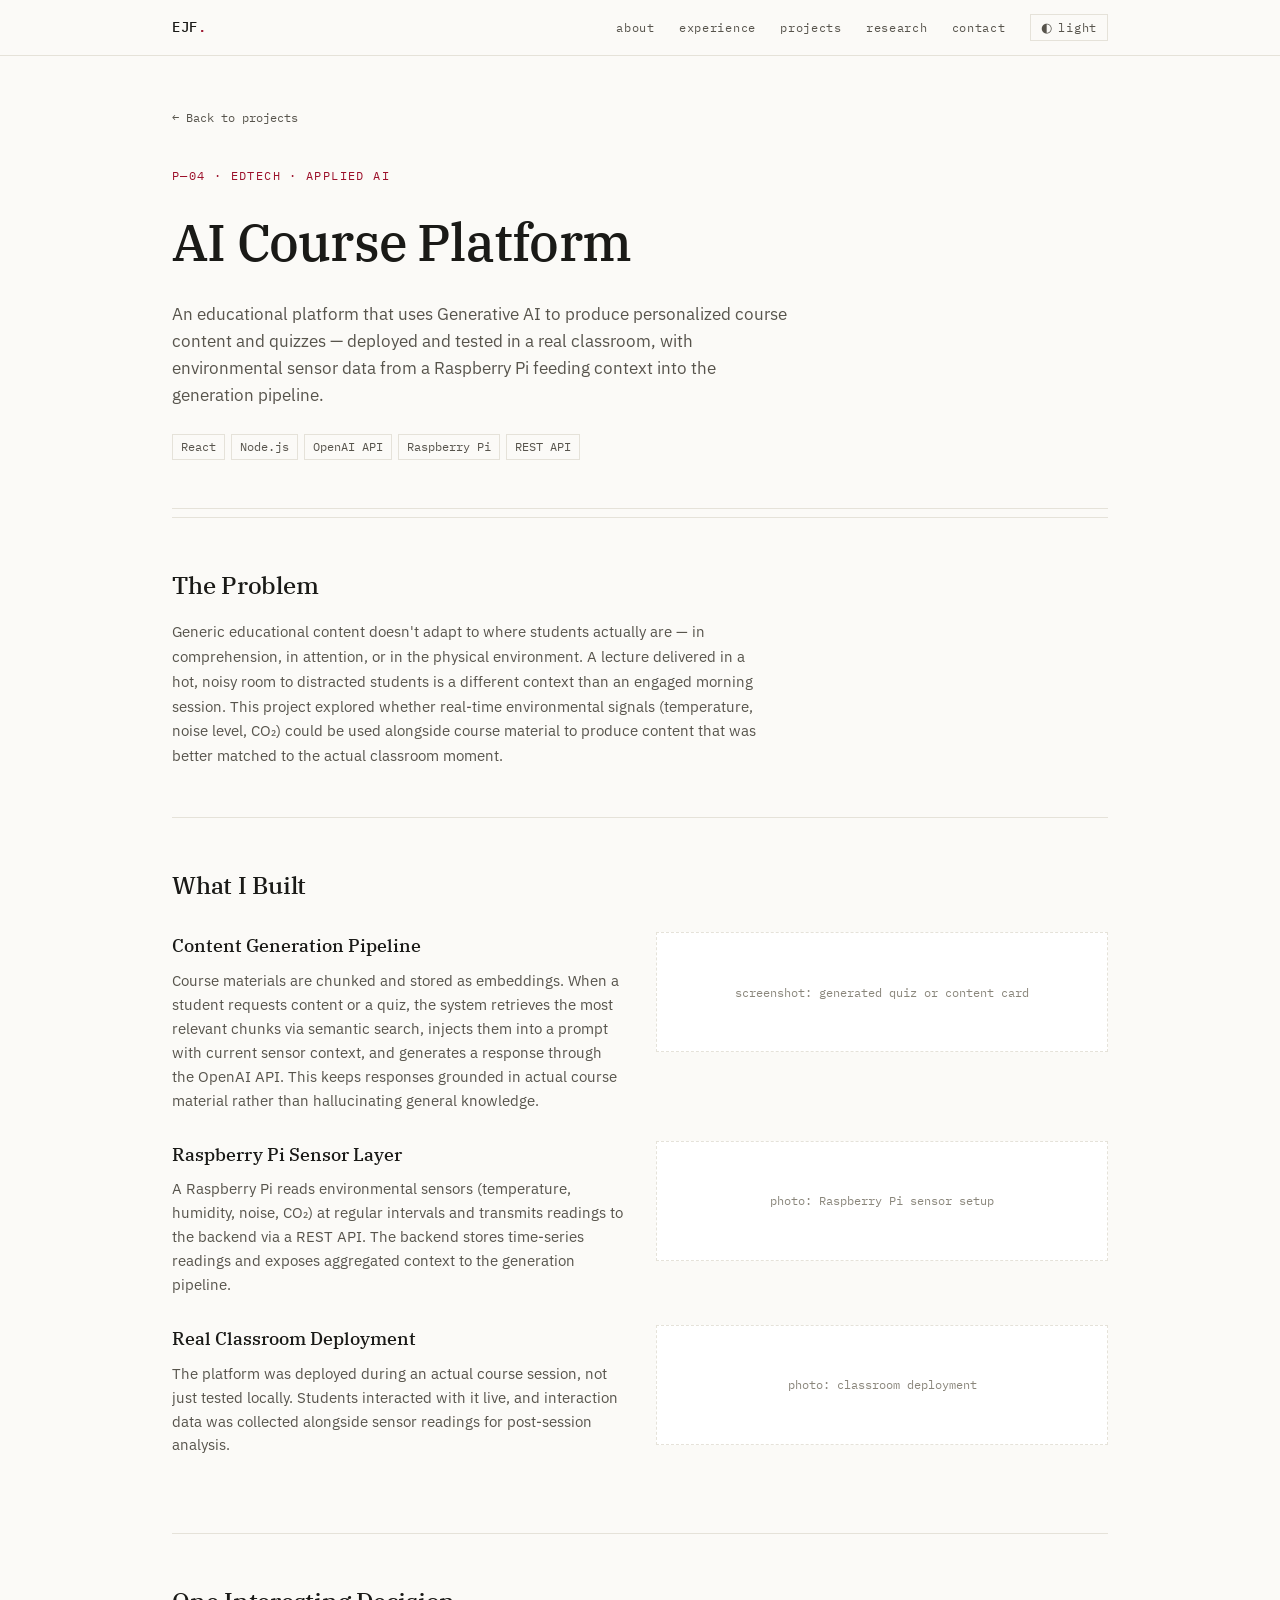
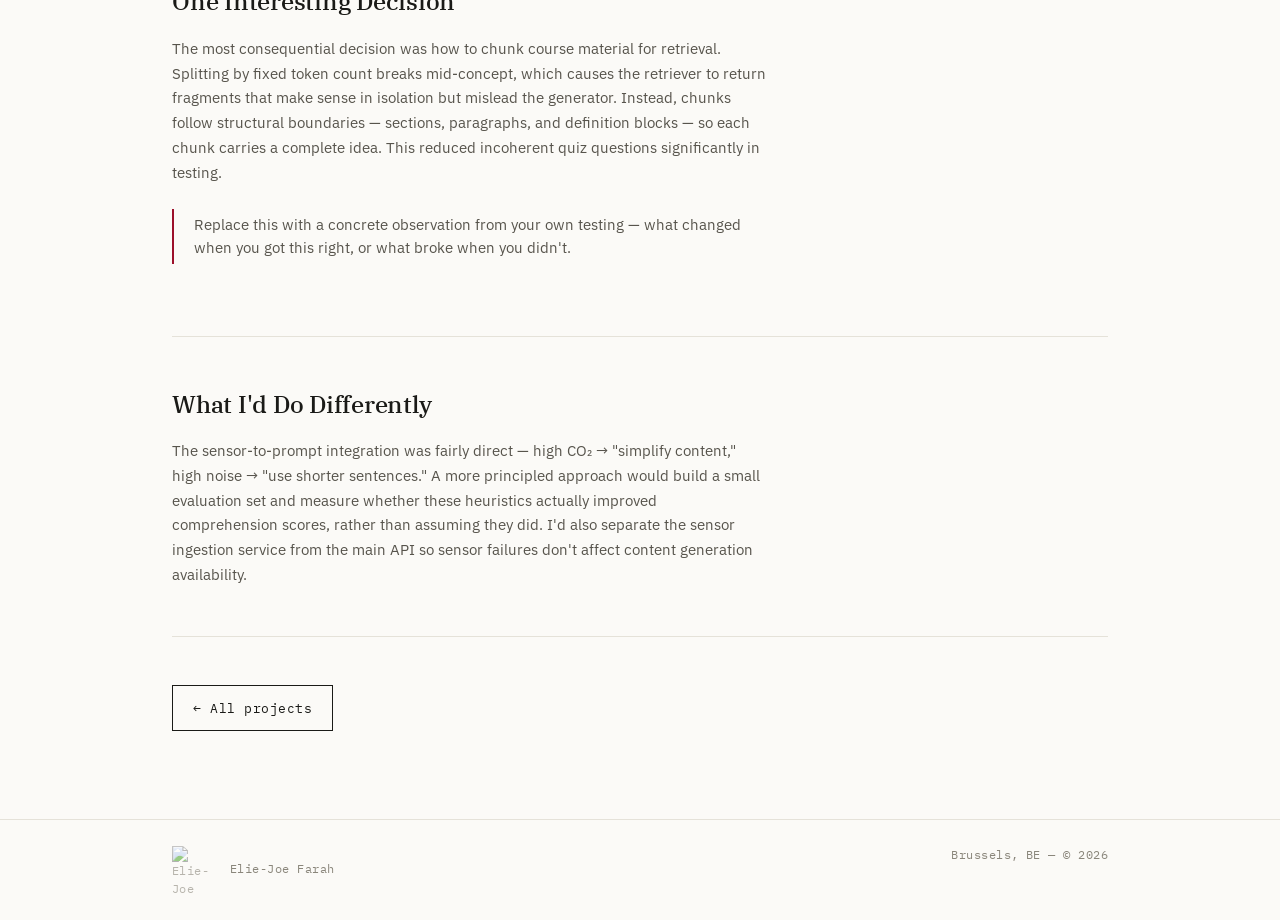
==== commit fa01b8fa: "Add seal favicon + footer signature; fix footer scroll-snap reachability Favicon: logo/seal_favicon_" ====
--- a/ai-course.html
+++ b/ai-course.html
@@ -15,6 +15,8 @@
 <meta property="og:title" content="AI Course Platform | Elie-Joe Farah" />
 <meta property="og:description" content="AI-powered educational platform deployed in a real classroom, with Raspberry Pi sensor data feeding context-aware content generation." />
 <meta property="og:image" content="https://eliejoefarah.com/og-preview.png" />
+<link rel="icon" type="image/png" sizes="256x256" href="logo/seal_favicon_256.png" />
+<link rel="apple-touch-icon" href="logo/seal_favicon_256.png" />
 <link rel="preconnect" href="https://fonts.googleapis.com" />
 <link rel="preconnect" href="https://fonts.gstatic.com" crossorigin />
 <link href="https://fonts.googleapis.com/css2?family=IBM+Plex+Mono:wght@400;500&family=IBM+Plex+Sans:wght@400;500;600&family=IBM+Plex+Serif:wght@400;500;600&display=swap" rel="stylesheet" />
@@ -117,7 +119,10 @@
 </main>
 
 <footer class="site">
-  <div class="fin"><span>Elie-Joe Farah</span><span>Brussels, BE — © 2026</span></div>
+  <div class="fin">
+    <span class="fin-sig"><img class="seal" src="logo/seal_crimson_darker.png" alt="Elie-Joe Farah seal" loading="lazy" />Elie-Joe Farah</span>
+    <span>Brussels, BE — © 2026</span>
+  </div>
 </footer>
 
 <script src="script.js"></script>
--- a/styles.css
+++ b/styles.css
@@ -11,8 +11,9 @@
   --ink-3: #8A867B;
   --rule: #E5E2D9;
   --rule-2: #EFEDE6;
-  --accent: #2A4B8D;
-  --accent-strong: #20386B;
+  /* Crimson accent — #9C102A on --paper/--surface measures ~8:1, comfortably AA (and AAA) for text. */
+  --accent: #9C102A;
+  --accent-hover: #7A0D22;
   --on-accent: #FFFFFF;
   --photo-bg: #E7E3D9;
   --contour-opacity: 0.13;
@@ -22,6 +23,7 @@
   --mono: "IBM Plex Mono", ui-monospace, "SF Mono", Menlo, monospace;
   --gutter: 150px;
   --maxw: 1000px;
+  --header-h: 52px;
 }
 
 :root[data-theme="dark"] {
@@ -32,15 +34,24 @@
   --ink-3: #79746A;
   --rule: #2E2B23;
   --rule-2: #26241D;
-  --accent: #85A9E6;
-  --accent-strong: #A7C2EF;
+  /* #9C102A only measures ~2.2:1 on this near-black paper — fails AA. Lifted to a
+     brighter rose-crimson (~4.9:1 on --paper, ~4.5:1 on --surface) so it stays legible
+     as small mono text/links, same "brighten for dark mode" pattern as before. */
+  --accent: #F04D68;
+  --accent-hover: #FF7A90;
   --on-accent: #141311;
   --photo-bg: #242019;
   --contour-opacity: 0.18;
 }
 
 * { box-sizing: border-box; }
-html { scroll-behavior: smooth; }
+html {
+  scroll-behavior: smooth;
+  scrollbar-color: var(--accent) var(--paper); scrollbar-width: thin;
+  /* Snap container: scroll-padding-top offsets both fragment-link jumps and
+     snap stops by the sticky header's height so section tops aren't hidden under it. */
+  scroll-snap-type: y proximity; scroll-padding-top: var(--header-h);
+}
 
 body {
   margin: 0;
@@ -63,6 +74,14 @@
 }
 img { display: block; max-width: 100%; }
 
+::selection { background: var(--accent); color: var(--on-accent); }
+
+/* Flat, square thumb — no rounded corners anywhere else in this system either. */
+::-webkit-scrollbar { width: 10px; height: 10px; }
+::-webkit-scrollbar-track { background: var(--paper); }
+::-webkit-scrollbar-thumb { background: var(--accent); border: 2px solid var(--paper); }
+::-webkit-scrollbar-thumb:hover { background: var(--accent-hover); }
+
 .wrap { max-width: var(--maxw); margin: 0 auto; padding: 0 32px; }
 
 .label {
@@ -110,7 +129,8 @@
   color: var(--ink-2);
   text-transform: lowercase;
 }
-nav.top a:hover { color: var(--ink); }
+nav.top a:hover,
+nav.top a.active { color: var(--accent); }
 @media (max-width: 680px) { nav.top { display: none; } }
 
 .theme-toggle {
@@ -132,6 +152,10 @@
 
 /* ---------- Sections / grid ---------- */
 section { padding: 88px 0; border-top: 1px solid var(--rule); }
+/* Scoped to body>section (the homepage's top-level sections) rather than plain
+   `section`, so it doesn't also force full-viewport height on the project detail
+   pages' nested <section class="pd-section"> content blocks. */
+body > section { min-height: 100vh; scroll-snap-align: start; }
 .row { display: grid; grid-template-columns: var(--gutter) 1fr; gap: 40px; }
 .eyebrow { padding-top: 6px; }
 .eyebrow .idx { display: block; color: var(--accent); margin-bottom: 6px; }
@@ -157,7 +181,7 @@
 
 .hero .lead {
   font-family: var(--mono); font-size: 12px; letter-spacing: .14em;
-  text-transform: uppercase; color: var(--ink-3); margin-bottom: 24px;
+  text-transform: uppercase; color: var(--accent); margin-bottom: 24px;
 }
 .hero h1 {
   font-family: var(--serif); font-weight: 500;
@@ -177,7 +201,7 @@
 }
 .btn:hover { background: var(--ink); color: var(--paper); }
 .btn.primary { background: var(--accent); border-color: var(--accent); color: var(--on-accent); }
-.btn.primary:hover { background: var(--accent-strong); border-color: var(--accent-strong); }
+.btn.primary:hover { background: var(--accent-hover); border-color: var(--accent-hover); }
 
 .portrait { position: relative; }
 .portrait .frame { border: 1px solid var(--rule); background: var(--photo-bg); aspect-ratio: 4/5; overflow: hidden; }
@@ -292,12 +316,18 @@
 .contact .links a:hover { border-color: var(--accent); color: var(--accent); }
 
 /* ---------- Footer ---------- */
-footer.site { border-top: 1px solid var(--rule); padding: 26px 0; }
+/* scroll-snap-align:end gives the footer its own valid snap point — without it,
+   proximity snapping pulls the resting scroll back up to #contact's start and the
+   footer becomes unreachable by a normal end-of-page scroll. */
+footer.site { border-top: 1px solid var(--rule); padding: 26px 0; scroll-snap-align: end; }
 footer .fin {
   max-width: var(--maxw); margin: 0 auto; padding: 0 32px;
   display: flex; justify-content: space-between; flex-wrap: wrap; gap: 10px;
 }
 footer .fin span { font-family: var(--mono); font-size: 11.5px; color: var(--ink-3); letter-spacing: .04em; }
+.fin-sig { display: inline-flex; align-items: center; gap: 10px; }
+.fin-sig .seal { width: 48px; height: 48px; object-fit: contain; opacity: .6; transition: opacity .15s ease; }
+.fin-sig:hover .seal { opacity: 1; }
 
 /* ---------- Project detail pages ---------- */
 .proj-page { max-width: var(--maxw); margin: 0 auto; padding: 48px 32px 0; }
@@ -367,4 +397,11 @@
 @media (prefers-reduced-motion: reduce) {
   .band .strip .ph img { transition: none; }
   body { transition: none; }
-}
+  html { scroll-snap-type: none; scroll-behavior: auto; }
+}
+
+/* Normal mobile scroll — no paged/snap feel below tablet width. */
+@media (max-width: 768px) {
+  html { scroll-snap-type: none; }
+  body > section { min-height: auto; scroll-snap-align: none; }
+}
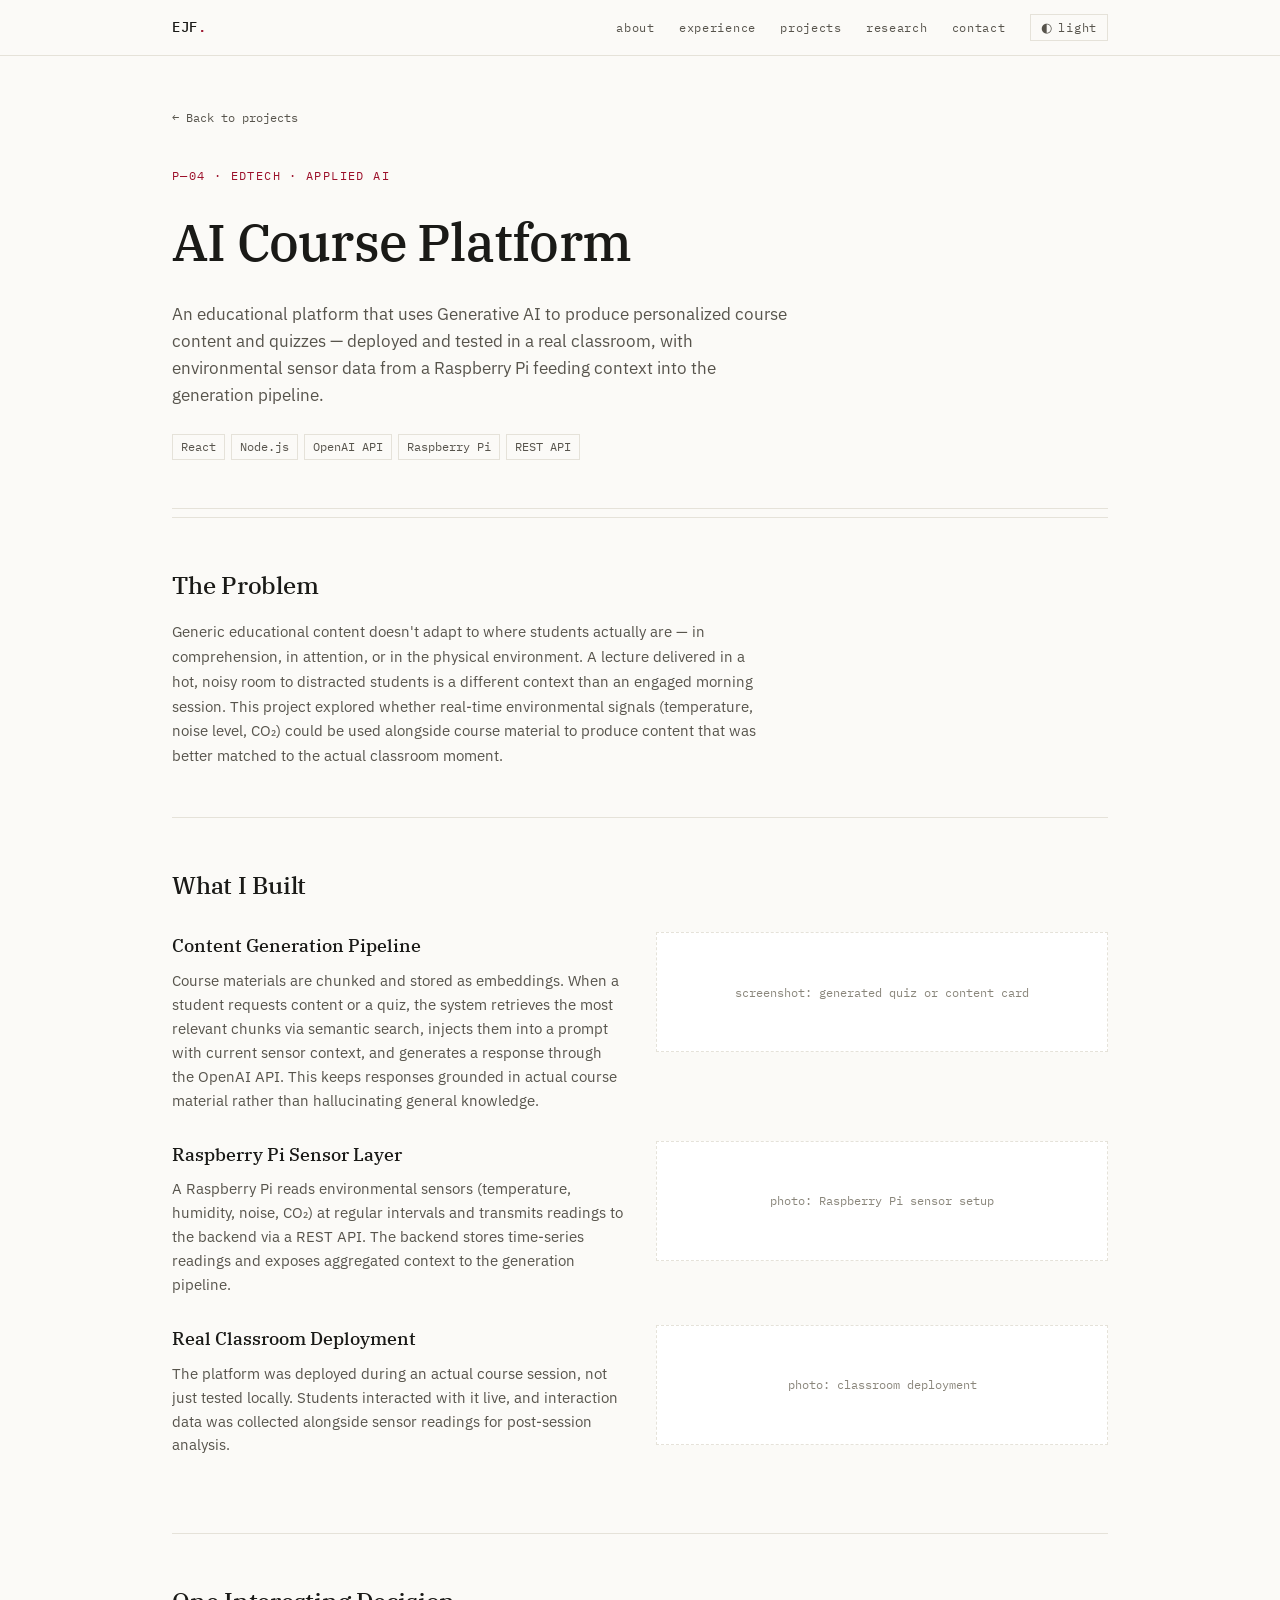
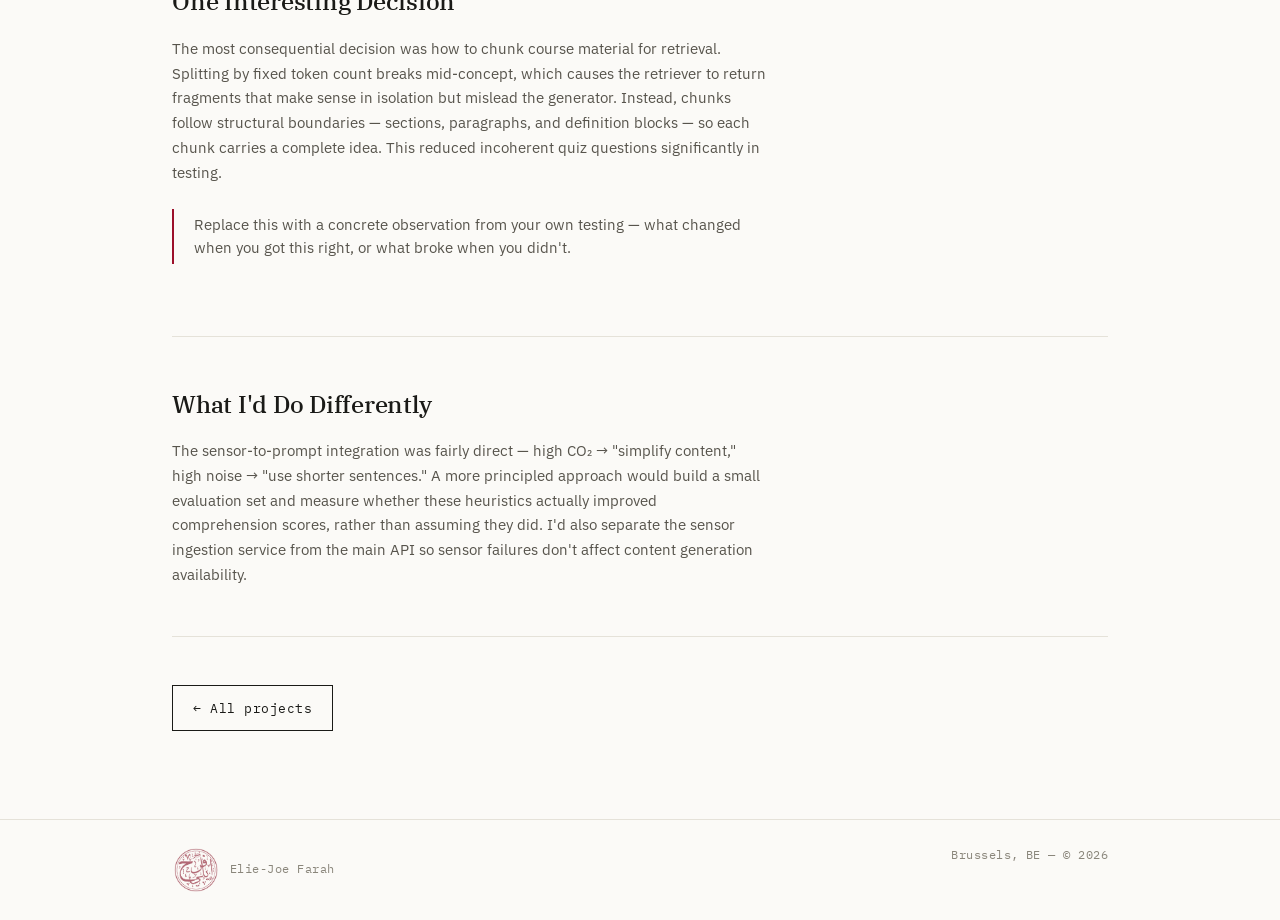
==== commit 6d08dda4: "Add real seal assets; use seal_crimson_deepest.png for the footer signature Both files landed in log" ====
--- a/ai-course.html
+++ b/ai-course.html
@@ -120,7 +120,7 @@
 
 <footer class="site">
   <div class="fin">
-    <span class="fin-sig"><img class="seal" src="logo/seal_crimson_darker.png" alt="Elie-Joe Farah seal" loading="lazy" />Elie-Joe Farah</span>
+    <span class="fin-sig"><img class="seal" src="logo/seal_crimson_deepest.png" alt="Elie-Joe Farah seal" loading="lazy" />Elie-Joe Farah</span>
     <span>Brussels, BE — © 2026</span>
   </div>
 </footer>
--- a/styles.css
+++ b/styles.css
@@ -300,8 +300,10 @@
 .band .strip { display: grid; grid-template-columns: repeat(4, 1fr); gap: 10px; padding: 0 20px; }
 @media (max-width: 720px) { .band .strip { grid-template-columns: 1fr 1fr; } }
 .band .strip figure { margin: 0; }
-.band .strip .ph { aspect-ratio: 3/4; background: var(--photo-bg); overflow: hidden; border: 1px solid var(--rule); }
-.band .strip .ph img { width: 100%; height: 100%; object-fit: cover; filter: grayscale(6%); transition: transform .5s ease; }
+/* 4:3 matches the actual trip photos (all native 4:3 landscape) — object-fit:contain
+   so a differently-shaped photo added later still shows in full rather than being cropped. */
+.band .strip .ph { aspect-ratio: 4/3; background: var(--photo-bg); overflow: hidden; border: 1px solid var(--rule); }
+.band .strip .ph img { width: 100%; height: 100%; object-fit: contain; filter: grayscale(6%); transition: transform .5s ease; }
 .band .strip figure:hover .ph img { transform: scale(1.04); }
 .band .strip figcaption { font-family: var(--mono); font-size: 10px; color: var(--ink-3); letter-spacing: .05em; margin-top: 6px; }
 
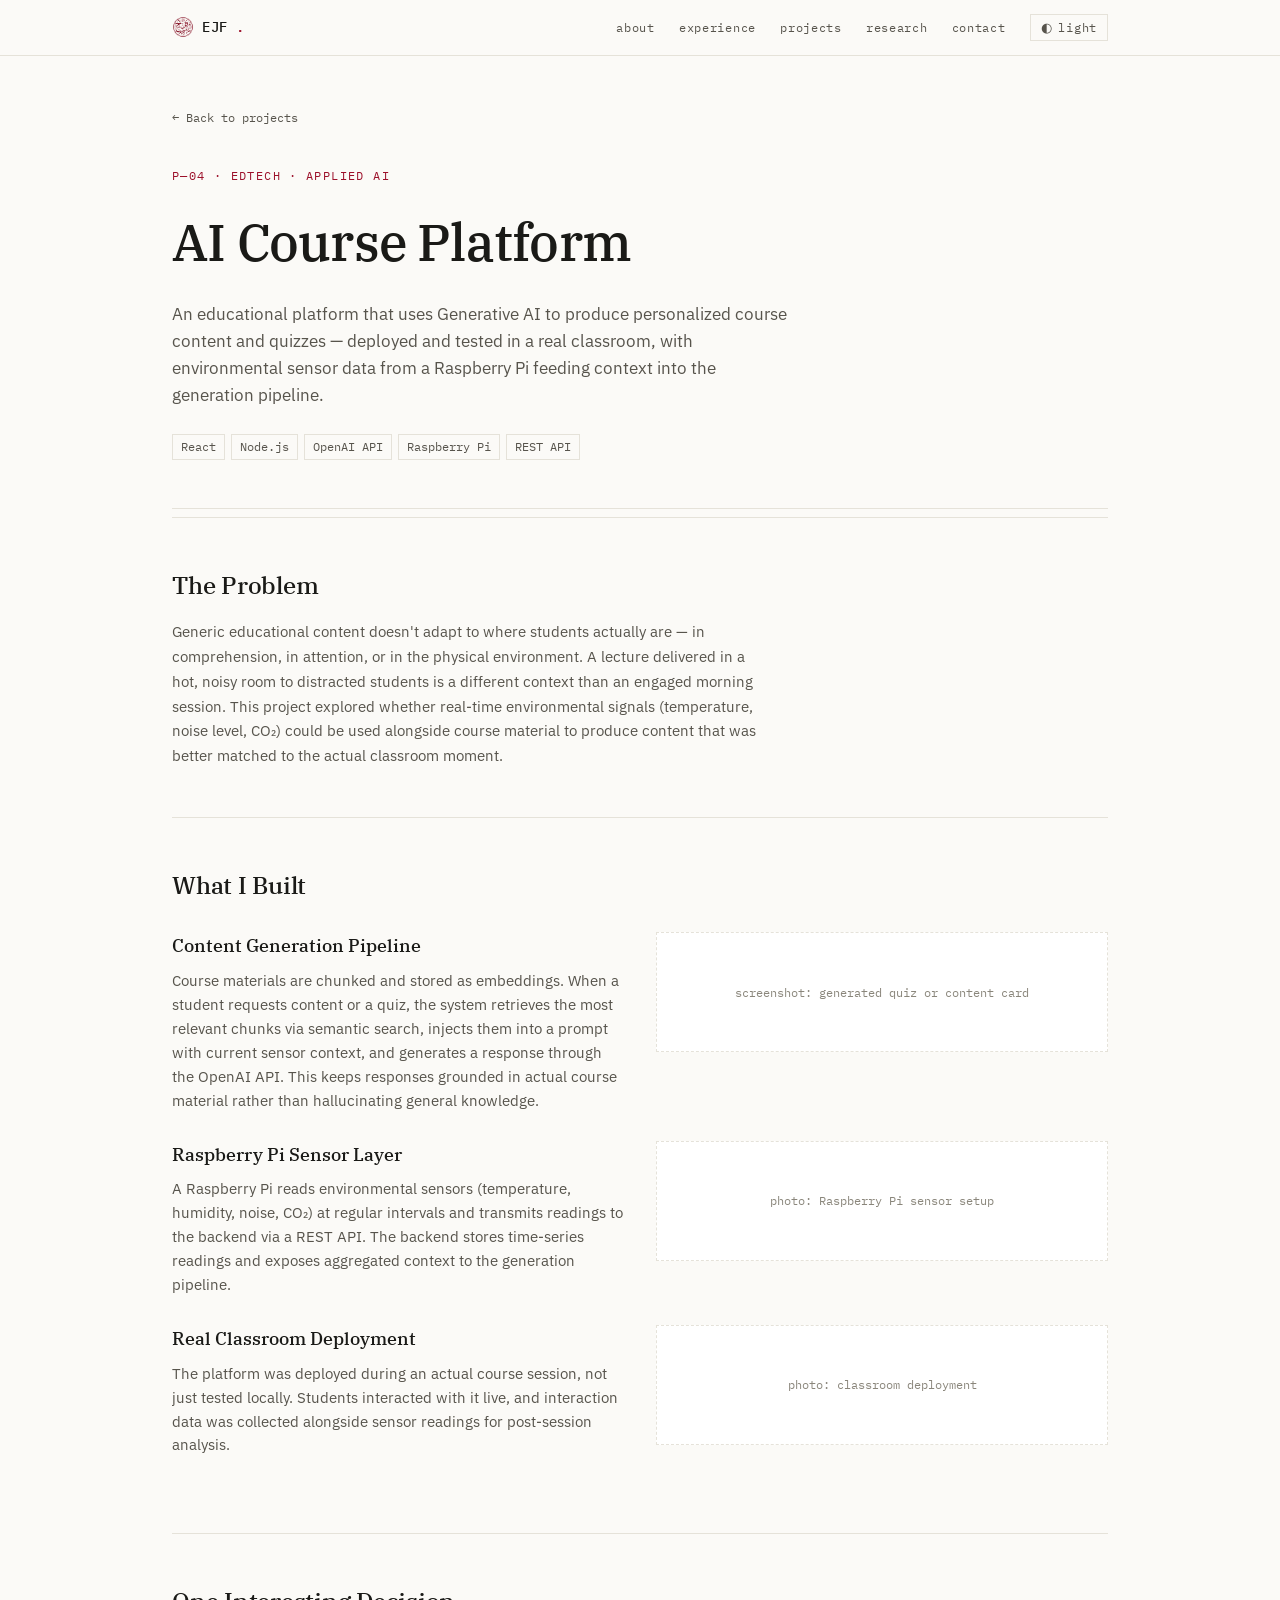
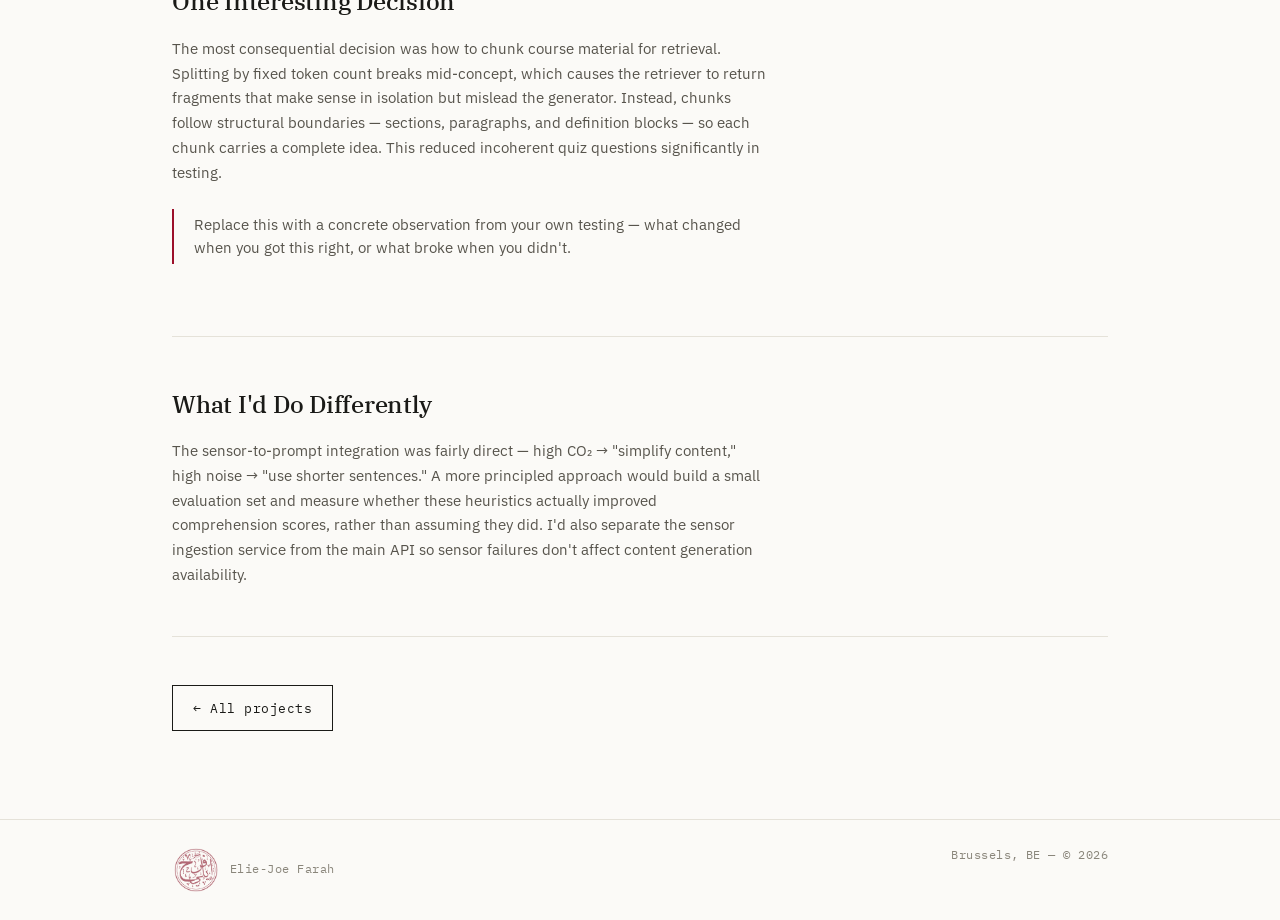
==== commit 2bc76c76: "Add seal mark to the left of the EJF. wordmark in the header Uses the same logo/seal_crimson_deepest" ====
--- a/ai-course.html
+++ b/ai-course.html
@@ -26,7 +26,7 @@
 
 <header class="site">
   <div class="site-inner">
-    <a href="index.html" class="brand">EJF<b>.</b></a>
+    <a href="index.html" class="brand"><img class="brand-seal" src="logo/seal_crimson_deepest.png" alt="" />EJF<b>.</b></a>
     <div class="header-right">
       <nav class="top">
         <a href="index.html#about">about</a>
--- a/styles.css
+++ b/styles.css
@@ -118,8 +118,12 @@
   letter-spacing: .05em;
   color: var(--ink);
   font-size: 14px;
+  display: inline-flex;
+  align-items: center;
+  gap: 8px;
 }
 .brand b { color: var(--accent); font-weight: 500; }
+.brand-seal { width: 22px; height: 22px; object-fit: contain; }
 .header-right { display: flex; align-items: center; gap: 24px; }
 nav.top { display: flex; gap: 24px; }
 nav.top a {
@@ -317,10 +321,15 @@
 .contact .links a { font-family: var(--mono); font-size: 13px; color: var(--ink); border-bottom: 1px solid var(--rule); padding-bottom: 2px; }
 .contact .links a:hover { border-color: var(--accent); color: var(--accent); }
 
+/* Contact drops its own full-viewport snap stop so it settles together with the
+   footer as one shared "focus area" (see footer's scroll-snap-align:end below)
+   instead of two separate stops. */
+#contact { min-height: auto; scroll-snap-align: none; }
+
 /* ---------- Footer ---------- */
-/* scroll-snap-align:end gives the footer its own valid snap point — without it,
-   proximity snapping pulls the resting scroll back up to #contact's start and the
-   footer becomes unreachable by a normal end-of-page scroll. */
+/* scroll-snap-align:end gives the footer+contact pair their shared snap point —
+   without it, proximity snapping pulls the resting scroll back up to #research's
+   start and the footer becomes unreachable by a normal end-of-page scroll. */
 footer.site { border-top: 1px solid var(--rule); padding: 26px 0; scroll-snap-align: end; }
 footer .fin {
   max-width: var(--maxw); margin: 0 auto; padding: 0 32px;
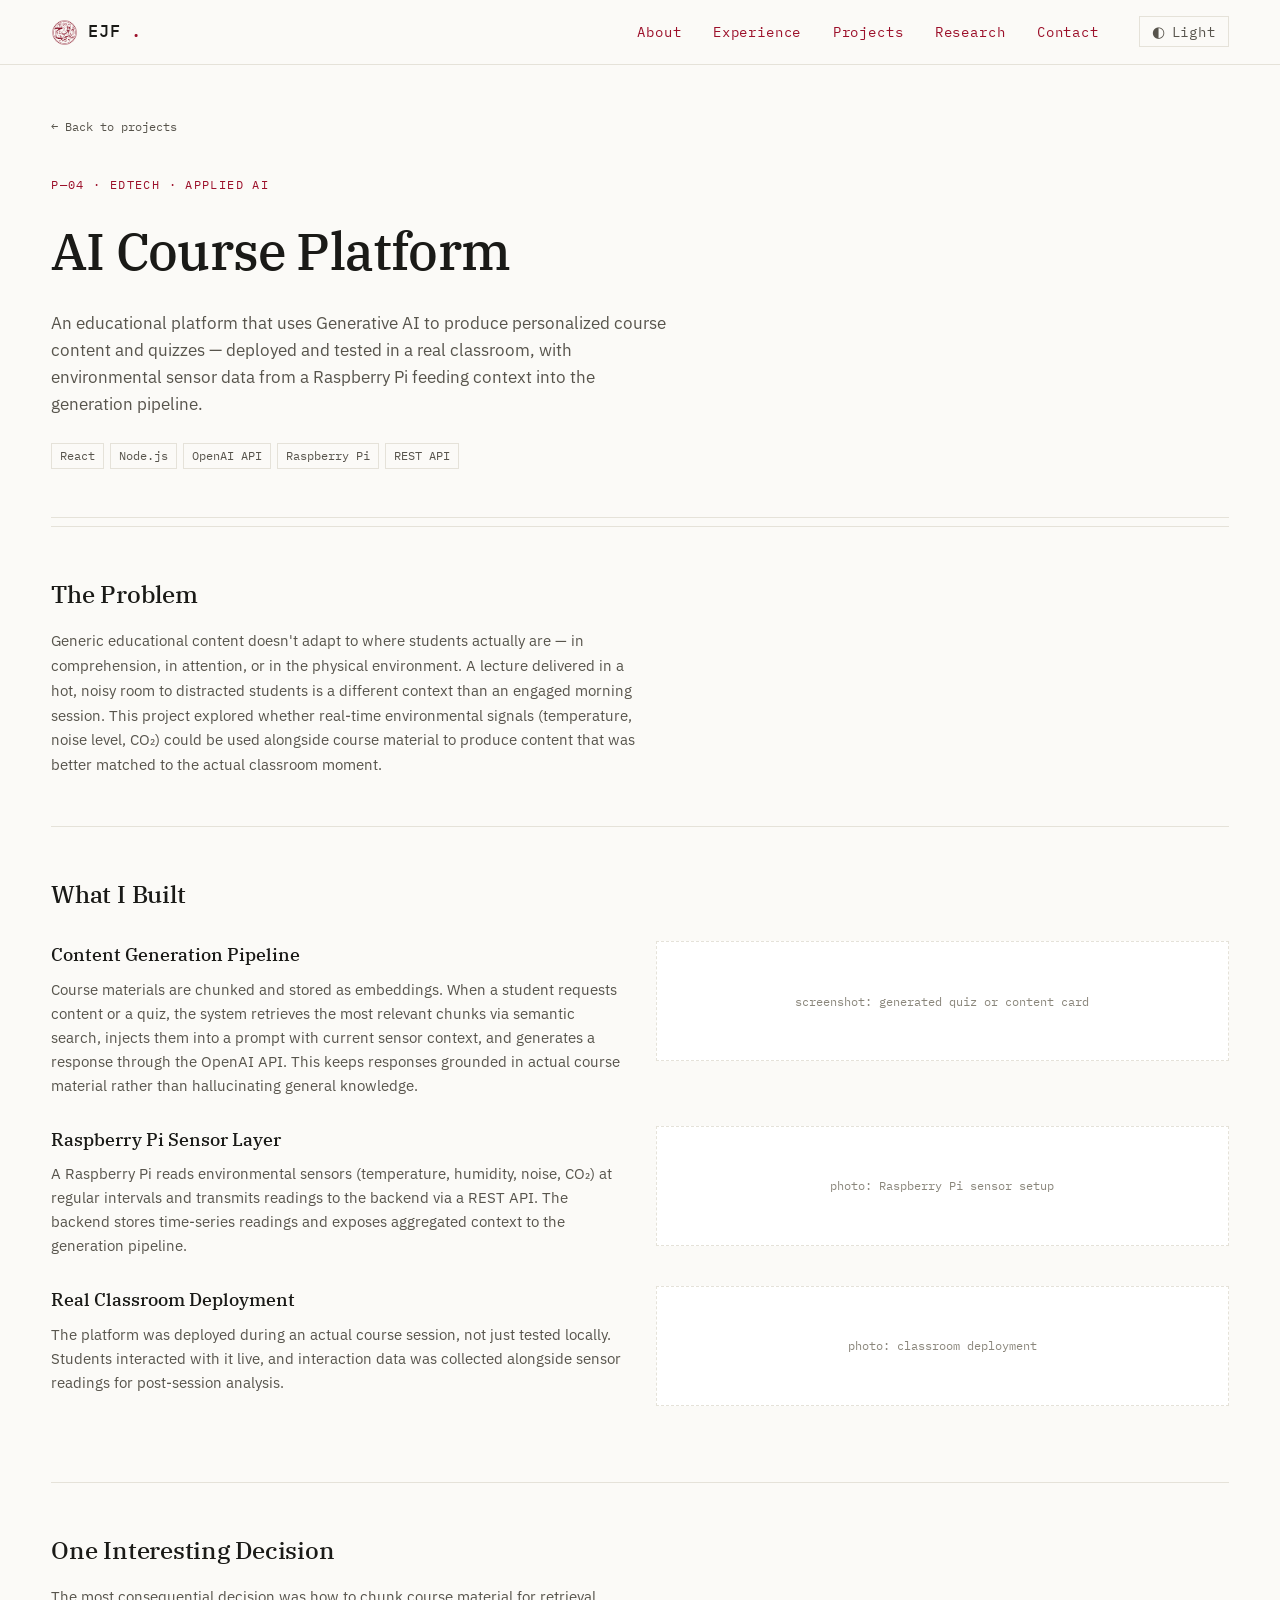
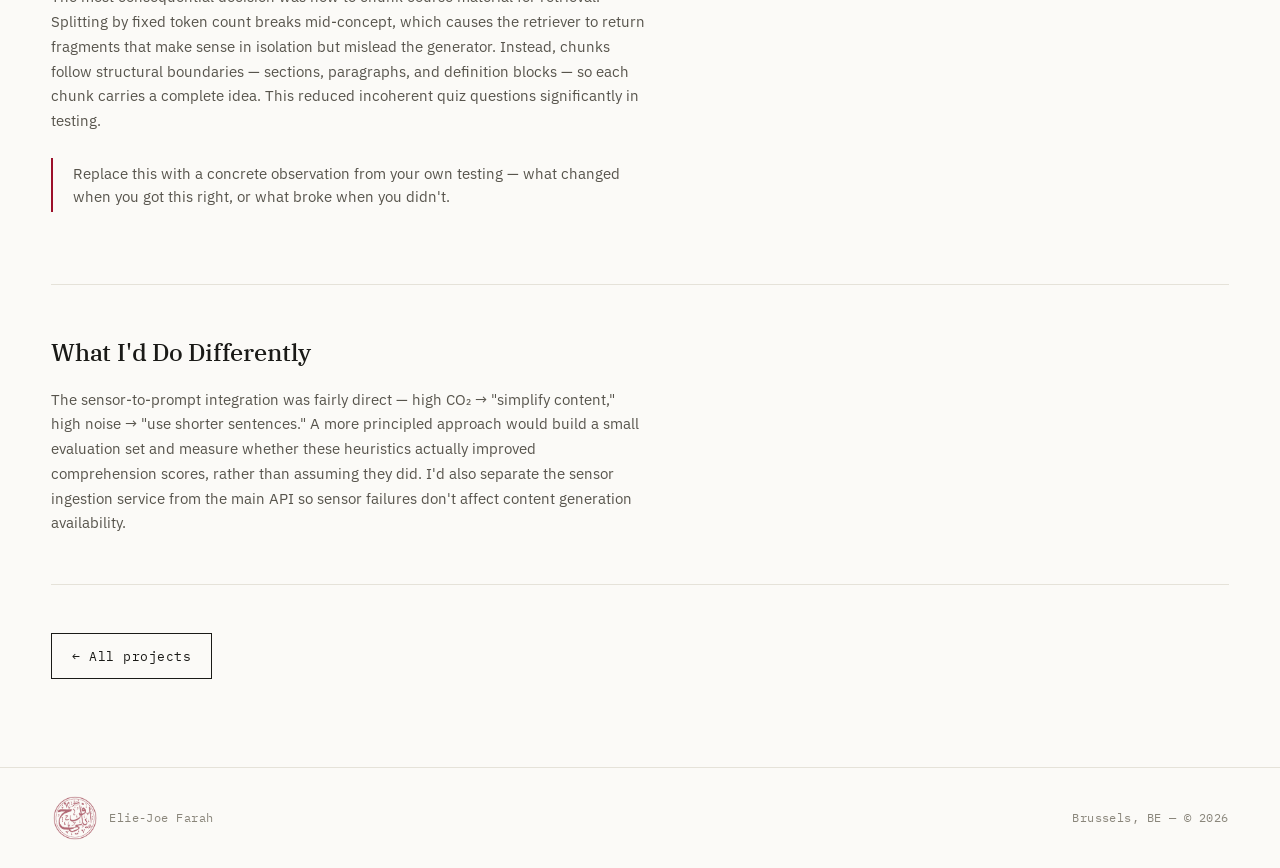
==== commit 34f3b1a7: "widening and mobile adaptivity" ====
--- a/ai-course.html
+++ b/ai-course.html
@@ -28,7 +28,7 @@
   <div class="site-inner">
     <a href="index.html" class="brand"><img class="brand-seal" src="logo/seal_crimson_deepest.png" alt="" />EJF<b>.</b></a>
     <div class="header-right">
-      <nav class="top">
+      <nav class="top" id="site-nav">
         <a href="index.html#about">about</a>
         <a href="index.html#experience">experience</a>
         <a href="index.html#projects">projects</a>
@@ -37,6 +37,9 @@
       </nav>
       <button class="theme-toggle" id="theme-toggle" aria-label="Toggle color theme">
         <span class="glyph">◐</span><span class="txt">light</span>
+      </button>
+      <button class="nav-burger" id="nav-burger" aria-label="Open menu" aria-expanded="false" aria-controls="site-nav">
+        <span></span><span></span><span></span>
       </button>
     </div>
   </div>
--- a/styles.css
+++ b/styles.css
@@ -21,9 +21,12 @@
   --serif: "IBM Plex Serif", Georgia, serif;
   --sans: "IBM Plex Sans", system-ui, -apple-system, sans-serif;
   --mono: "IBM Plex Mono", ui-monospace, "SF Mono", Menlo, monospace;
-  --gutter: 150px;
-  --maxw: 1000px;
-  --header-h: 52px;
+  --gutter: clamp(120px, 13vw, 190px);
+  /* Content grows with the screen up to a wide cap, rather than a fixed narrow column. */
+  --maxw: 1320px;
+  --pad: clamp(16px, 4vw, 56px);
+  --section-y: clamp(56px, 8vw, 112px);
+  --header-h: 64px;
 }
 
 :root[data-theme="dark"] {
@@ -48,9 +51,8 @@
 html {
   scroll-behavior: smooth;
   scrollbar-color: var(--accent) var(--paper); scrollbar-width: thin;
-  /* Snap container: scroll-padding-top offsets both fragment-link jumps and
-     snap stops by the sticky header's height so section tops aren't hidden under it. */
-  scroll-snap-type: y proximity; scroll-padding-top: var(--header-h);
+  /* Offsets fragment-link jumps by the sticky header's height so section tops aren't hidden under it. */
+  scroll-padding-top: var(--header-h);
 }
 
 body {
@@ -82,7 +84,7 @@
 ::-webkit-scrollbar-thumb { background: var(--accent); border: 2px solid var(--paper); }
 ::-webkit-scrollbar-thumb:hover { background: var(--accent-hover); }
 
-.wrap { max-width: var(--maxw); margin: 0 auto; padding: 0 32px; }
+.wrap { max-width: var(--maxw); margin: 0 auto; padding: 0 var(--pad); }
 
 .label {
   font-family: var(--mono);
@@ -98,15 +100,21 @@
   position: sticky;
   top: 0;
   z-index: 10;
+  border-bottom: 1px solid var(--rule);
+}
+/* The blur lives on a pseudo-element: backdrop-filter on the header itself would make it
+   the containing block for the fixed mobile drawer and trap the drawer inside the bar. */
+header.site::before {
+  content: ""; position: absolute; inset: 0; z-index: -1;
   background: color-mix(in srgb, var(--paper) 88%, transparent);
   backdrop-filter: saturate(120%) blur(6px);
   -webkit-backdrop-filter: saturate(120%) blur(6px);
-  border-bottom: 1px solid var(--rule);
 }
 .site-inner {
   max-width: var(--maxw);
   margin: 0 auto;
-  padding: 14px 32px;
+  min-height: var(--header-h);
+  padding: 0 var(--pad);
   display: flex;
   align-items: center;
   justify-content: space-between;
@@ -117,34 +125,76 @@
   font-weight: 500;
   letter-spacing: .05em;
   color: var(--ink);
-  font-size: 14px;
+  font-size: 17px;
   display: inline-flex;
   align-items: center;
-  gap: 8px;
+  gap: 10px;
 }
 .brand b { color: var(--accent); font-weight: 500; }
-.brand-seal { width: 22px; height: 22px; object-fit: contain; }
-.header-right { display: flex; align-items: center; gap: 24px; }
-nav.top { display: flex; gap: 24px; }
+.brand-seal { width: 27px; height: 27px; object-fit: contain; }
+.header-right { display: flex; align-items: center; gap: clamp(16px, 2.5vw, 36px); }
+nav.top { display: flex; gap: clamp(4px, 1.2vw, 18px); }
 nav.top a {
   font-family: var(--mono);
-  font-size: 12px;
+  font-size: 14px;
   letter-spacing: .06em;
-  color: var(--ink-2);
-  text-transform: lowercase;
-}
-nav.top a:hover,
-nav.top a.active { color: var(--accent); }
-@media (max-width: 680px) { nav.top { display: none; } }
+  color: var(--accent);
+  text-transform: capitalize;
+  /* Every link carries the box padding so the active highlight doesn't shift the layout. */
+  padding: 5px 8px;
+  border-radius: 2px;
+  transition: background-color .15s, color .15s;
+}
+nav.top a:hover { color: var(--accent-hover); }
+nav.top a.active,
+nav.top a.active:hover { background: var(--accent); color: var(--on-accent); }
+
+/* Burger: hidden on wide screens, slides the nav out as a side drawer below 980px. */
+.nav-burger {
+  display: none; position: relative; z-index: 2;
+  width: 40px; height: 40px; padding: 0;
+  background: transparent; border: 1px solid var(--rule); cursor: pointer;
+  flex-direction: column; align-items: center; justify-content: center; gap: 5px;
+}
+.nav-burger span { display: block; width: 18px; height: 1.5px; background: var(--accent); transition: transform .25s ease, opacity .2s ease; }
+.nav-burger:hover { border-color: var(--ink-3); }
+.nav-open .nav-burger span:nth-child(1) { transform: translateY(6.5px) rotate(45deg); }
+.nav-open .nav-burger span:nth-child(2) { opacity: 0; }
+.nav-open .nav-burger span:nth-child(3) { transform: translateY(-6.5px) rotate(-45deg); }
+.nav-scrim { display: none; }
+
+@media (max-width: 979px) {
+  .nav-burger { display: inline-flex; }
+  .theme-toggle { position: relative; z-index: 2; }
+  nav.top {
+    position: fixed; top: 0; right: 0; z-index: 1;
+    width: min(320px, 84vw); height: 100vh; height: 100dvh;
+    flex-direction: column; gap: 4px;
+    padding: calc(var(--header-h) + 20px) 20px 28px;
+    background: var(--paper); border-left: 1px solid var(--rule);
+    box-shadow: -18px 0 40px rgba(0, 0, 0, .08);
+    transform: translateX(100%); visibility: hidden;
+    transition: transform .3s cubic-bezier(.2,.7,.2,1), visibility 0s linear .3s;
+    overflow-y: auto;
+  }
+  nav.top a { font-size: 18px; padding: 12px 14px; }
+  .nav-open nav.top { transform: none; visibility: visible; transition: transform .3s cubic-bezier(.2,.7,.2,1); }
+  .nav-scrim {
+    display: block; position: fixed; inset: 0; z-index: 0;
+    background: rgba(0, 0, 0, .35); opacity: 0; pointer-events: none; transition: opacity .3s ease;
+  }
+  .nav-open .nav-scrim { opacity: 1; pointer-events: auto; }
+}
+@media (max-width: 420px) { .theme-toggle .txt { display: none; } }
 
 .theme-toggle {
   font-family: var(--mono);
-  font-size: 12px;
+  font-size: 14px;
   letter-spacing: .06em;
   color: var(--ink-2);
   background: transparent;
   border: 1px solid var(--rule);
-  padding: 6px 10px;
+  padding: 7px 12px;
   cursor: pointer;
   display: inline-flex;
   align-items: center;
@@ -152,15 +202,12 @@
   line-height: 1;
 }
 .theme-toggle:hover { color: var(--ink); border-color: var(--ink-3); }
-.theme-toggle .glyph { font-size: 13px; }
+.theme-toggle .glyph { font-size: 15px; }
+.theme-toggle .txt { text-transform: capitalize; }
 
 /* ---------- Sections / grid ---------- */
-section { padding: 88px 0; border-top: 1px solid var(--rule); }
-/* Scoped to body>section (the homepage's top-level sections) rather than plain
-   `section`, so it doesn't also force full-viewport height on the project detail
-   pages' nested <section class="pd-section"> content blocks. */
-body > section { min-height: 100vh; scroll-snap-align: start; }
-.row { display: grid; grid-template-columns: var(--gutter) 1fr; gap: 40px; }
+section { padding: var(--section-y) 0; border-top: 1px solid var(--rule); }
+.row { display: grid; grid-template-columns: var(--gutter) minmax(0, 1fr); gap: clamp(24px, 3.5vw, 56px); }
 .eyebrow { padding-top: 6px; }
 .eyebrow .idx { display: block; color: var(--accent); margin-bottom: 6px; }
 @media (max-width: 720px) { .row { grid-template-columns: 1fr; gap: 16px; } }
@@ -171,17 +218,24 @@
 }
 
 /* ---------- Hero ---------- */
-.hero { border-top: none; padding: 80px 0 84px; position: relative; overflow: hidden; }
+.hero { border-top: none; padding: clamp(48px, 7vw, 96px) 0; position: relative; overflow: hidden; }
+@media (min-width: 821px) {
+  .hero { min-height: calc(100vh - var(--header-h)); min-height: calc(100svh - var(--header-h)); display: flex; align-items: center; padding: clamp(32px, 4vw, 64px) 0; }
+  .hero .wrap { width: 100%; }
+  /* Size the portrait off the screen height too, so the hero and spec bar fit on short laptop screens. */
+  .hero .portrait { max-width: min(460px, calc((100svh - 400px) * .8)); min-width: 260px; }
+}
 .hero .wrap { position: relative; z-index: 1; }
 .contours {
   position: absolute; top: -140px; right: -160px;
-  width: 720px; height: 720px; z-index: 0; pointer-events: none;
+  width: clamp(560px, 58vw, 980px); height: clamp(560px, 58vw, 980px); z-index: 0; pointer-events: none;
 }
 .contours path { fill: none; stroke: var(--accent); stroke-width: 1; opacity: var(--contour-opacity); }
 @media (max-width: 820px) { .contours { opacity: .6; right: -260px; top: -200px; } }
 
-.hero-grid { display: grid; grid-template-columns: 1.35fr .9fr; gap: 56px; align-items: end; }
-@media (max-width: 820px) { .hero-grid { grid-template-columns: 1fr; gap: 36px; } }
+.hero-grid { display: grid; grid-template-columns: minmax(0, 1.35fr) minmax(0, .9fr); gap: clamp(32px, 5vw, 88px); align-items: end; }
+.portrait { justify-self: end; width: 100%; max-width: 460px; margin: 0; }
+@media (max-width: 820px) { .hero-grid { grid-template-columns: 1fr; gap: 36px; } .portrait { justify-self: start; max-width: 420px; } }
 
 .hero .lead {
   font-family: var(--mono); font-size: 12px; letter-spacing: .14em;
@@ -189,10 +243,10 @@
 }
 .hero h1 {
   font-family: var(--serif); font-weight: 500;
-  font-size: clamp(50px, 8.5vw, 92px); line-height: .98;
+  font-size: clamp(48px, 8vw, 128px); line-height: .98;
   letter-spacing: -.015em; margin: 0 0 22px;
 }
-.hero .desc { font-size: 18px; color: var(--ink-2); max-width: 44ch; margin: 0 0 34px; line-height: 1.6; }
+.hero .desc { font-size: clamp(17px, 1.3vw, 20px); color: var(--ink-2); max-width: 46ch; margin: 0 0 34px; line-height: 1.6; }
 
 .actions { display: flex; gap: 14px; flex-wrap: wrap; }
 .btn {
@@ -217,9 +271,14 @@
 
 .spec {
   border: 1px solid var(--rule); background: var(--surface);
-  margin: 44px 0 0; display: grid; grid-template-columns: repeat(5, 1fr);
-}
-@media (max-width: 720px) { .spec { grid-template-columns: 1fr 1fr; } }
+  margin: clamp(36px, 5vw, 64px) 0 0; display: grid; grid-template-columns: repeat(5, 1fr);
+}
+@media (max-width: 720px) {
+  .spec { grid-template-columns: 1fr 1fr; }
+  .spec .cell { border-left: none; border-top: 1px solid var(--rule-2); }
+  .spec .cell:nth-child(even) { border-left: 1px solid var(--rule-2); }
+  .spec .cell:nth-child(-n+2) { border-top: none; }
+}
 .spec .cell { padding: 14px 16px; border-left: 1px solid var(--rule-2); }
 .spec .cell:first-child { border-left: none; }
 .spec dt {
@@ -258,7 +317,7 @@
 /* ---------- Projects ---------- */
 .proj {
   border-top: 1px solid var(--rule); padding: 34px 0;
-  display: grid; grid-template-columns: var(--gutter) 1fr; gap: 40px;
+  display: grid; grid-template-columns: var(--gutter) minmax(0, 1fr); gap: clamp(24px, 3.5vw, 56px);
 }
 .proj:first-of-type { border-top: none; padding-top: 0; }
 @media (max-width: 720px) { .proj { grid-template-columns: 1fr; gap: 14px; } }
@@ -267,7 +326,7 @@
   font-family: var(--mono); font-size: 11px; color: var(--ink-3);
   letter-spacing: .1em; text-transform: uppercase; margin-top: 6px;
 }
-.proj h4 { font-family: var(--serif); font-weight: 500; font-size: 30px; margin: 0 0 12px; letter-spacing: -.015em; }
+.proj h4 { font-family: var(--serif); font-weight: 500; font-size: clamp(24px, 2.2vw, 32px); margin: 0 0 12px; letter-spacing: -.015em; }
 .proj p { margin: 0 0 16px; color: var(--ink-2); max-width: 64ch; font-size: 15px; }
 .stack { display: flex; flex-wrap: wrap; gap: 6px; margin-bottom: 16px; }
 .stack span { font-family: var(--mono); font-size: 11.5px; color: var(--ink-2); border: 1px solid var(--rule); padding: 3px 8px; }
@@ -284,6 +343,7 @@
 .pub .py { font-family: var(--mono); font-size: 12px; color: var(--ink-3); letter-spacing: .03em; }
 .pub .pt { font-family: var(--serif); font-style: italic; font-size: 19px; color: var(--ink); margin: 4px 0 5px; line-height: 1.35; }
 .pub .pm { font-size: 14px; color: var(--ink-2); }
+.pub .desc { color: var(--ink-2); max-width: 64ch; margin: 10px 0 14px; font-size: 14.5px; line-height: 1.6; }
 .pub .foot { margin-top: 9px; display: flex; gap: 12px; align-items: center; flex-wrap: wrap; }
 .pub .tag {
   font-family: var(--mono); font-size: 10.5px; text-transform: uppercase;
@@ -292,16 +352,16 @@
 .pub .plink { font-family: var(--mono); font-size: 12.5px; color: var(--accent); border-bottom: 1px solid transparent; }
 .pub .plink:hover { border-color: var(--accent); }
 
-/* ---------- Lebanon photo band ---------- */
-.band { border-top: 1px solid var(--rule); padding: 70px 0 78px; }
+/* ---------- Exploring photo band ---------- */
+.band { border-top: 1px solid var(--rule); padding: var(--section-y) 0; }
 .band .head {
-  max-width: var(--maxw); margin: 0 auto 26px; padding: 0 32px;
+  max-width: var(--maxw); margin: 0 auto 26px; padding: 0 var(--pad);
   display: flex; align-items: baseline; gap: 14px; flex-wrap: wrap;
 }
 .band .head .idx { font-family: var(--mono); font-size: 12px; color: var(--accent); }
 .band .head .t { font-family: var(--serif); font-size: 24px; font-weight: 500; }
 .band .head .coord { font-family: var(--mono); font-size: 12px; color: var(--ink-3); letter-spacing: .04em; margin-left: auto; }
-.band .strip { display: grid; grid-template-columns: repeat(4, 1fr); gap: 10px; padding: 0 20px; }
+.band .strip { display: grid; grid-template-columns: repeat(4, 1fr); gap: clamp(8px, 1vw, 16px); padding: 0 var(--pad); }
 @media (max-width: 720px) { .band .strip { grid-template-columns: 1fr 1fr; } }
 .band .strip figure { margin: 0; }
 /* 4:3 matches the actual trip photos (all native 4:3 landscape) — object-fit:contain
@@ -309,7 +369,7 @@
 .band .strip .ph { aspect-ratio: 4/3; background: var(--photo-bg); overflow: hidden; border: 1px solid var(--rule); }
 .band .strip .ph img { width: 100%; height: 100%; object-fit: contain; filter: grayscale(6%); transition: transform .5s ease; }
 .band .strip figure:hover .ph img { transform: scale(1.04); }
-.band .strip figcaption { font-family: var(--mono); font-size: 10px; color: var(--ink-3); letter-spacing: .05em; margin-top: 6px; }
+.band .strip figcaption { display: none; }
 
 /* ---------- Contact ---------- */
 .contact .big {
@@ -321,19 +381,11 @@
 .contact .links a { font-family: var(--mono); font-size: 13px; color: var(--ink); border-bottom: 1px solid var(--rule); padding-bottom: 2px; }
 .contact .links a:hover { border-color: var(--accent); color: var(--accent); }
 
-/* Contact drops its own full-viewport snap stop so it settles together with the
-   footer as one shared "focus area" (see footer's scroll-snap-align:end below)
-   instead of two separate stops. */
-#contact { min-height: auto; scroll-snap-align: none; }
-
 /* ---------- Footer ---------- */
-/* scroll-snap-align:end gives the footer+contact pair their shared snap point —
-   without it, proximity snapping pulls the resting scroll back up to #research's
-   start and the footer becomes unreachable by a normal end-of-page scroll. */
-footer.site { border-top: 1px solid var(--rule); padding: 26px 0; scroll-snap-align: end; }
+footer.site { border-top: 1px solid var(--rule); padding: 26px 0; }
 footer .fin {
-  max-width: var(--maxw); margin: 0 auto; padding: 0 32px;
-  display: flex; justify-content: space-between; flex-wrap: wrap; gap: 10px;
+  max-width: var(--maxw); margin: 0 auto; padding: 0 var(--pad);
+  display: flex; justify-content: space-between; align-items: center; flex-wrap: wrap; gap: 10px;
 }
 footer .fin span { font-family: var(--mono); font-size: 11.5px; color: var(--ink-3); letter-spacing: .04em; }
 .fin-sig { display: inline-flex; align-items: center; gap: 10px; }
@@ -341,7 +393,7 @@
 .fin-sig:hover .seal { opacity: 1; }
 
 /* ---------- Project detail pages ---------- */
-.proj-page { max-width: var(--maxw); margin: 0 auto; padding: 48px 32px 0; }
+.proj-page { max-width: var(--maxw); margin: 0 auto; padding: 48px var(--pad) 0; }
 .proj-back {
   font-family: var(--mono); font-size: 12px; color: var(--ink-2);
   display: inline-block; margin-bottom: 40px;
@@ -360,7 +412,7 @@
 .proj-hero .pitch { font-size: 17px; color: var(--ink-2); max-width: 62ch; margin: 0 0 24px; line-height: 1.6; }
 .proj-hero .stack { margin-bottom: 0; }
 
-.shot { border: 1px solid var(--rule); background: var(--photo-bg); margin-top: 28px; overflow: hidden; }
+.shot { border: 1px solid var(--rule); background: var(--photo-bg); margin: 28px 0 0; overflow: hidden; }
 .shot img { width: 100%; display: block; }
 .shot-cap { font-family: var(--mono); font-size: 11.5px; color: var(--ink-3); margin-top: 8px; }
 
@@ -400,6 +452,26 @@
 
 .pd-links { border-top: 1px solid var(--rule); padding: 48px 0 88px; display: flex; gap: 14px; flex-wrap: wrap; }
 
+/* ---------- Wide screens ---------- */
+@media (min-width: 1100px) {
+  /* About: text on the left, skills on the right. */
+  .prose { display: grid; grid-template-columns: minmax(0, 1.25fr) minmax(0, 1fr); grid-template-rows: auto 1fr; column-gap: clamp(40px, 5vw, 80px); }
+  .prose > p { grid-column: 1; }
+  .prose .skillset { grid-column: 2; grid-row: 1 / span 2; margin-top: 4px; grid-template-columns: 1fr; align-content: start; }
+
+  /* Experience and research: two-up grids. */
+  .xp-list, .pub-list { display: grid; grid-template-columns: repeat(2, minmax(0, 1fr)); column-gap: clamp(40px, 4.5vw, 72px); }
+  .xp-list .xp, .pub-list .pub { border-top: 1px solid var(--rule-2); padding: 24px 0; }
+  .xp-list .xp:nth-child(-n+2), .pub-list .pub:nth-child(-n+2) { border-top: none; padding-top: 0; }
+
+  /* Projects: the lead project spans the row, the rest sit in two columns. */
+  .proj-list { display: grid; grid-template-columns: repeat(2, minmax(0, 1fr)); column-gap: clamp(40px, 4.5vw, 72px); }
+  .proj-list .proj { grid-template-columns: 1fr; gap: 12px; padding: 36px 0; }
+  .proj-list .proj:first-child { grid-column: 1 / -1; grid-template-columns: var(--gutter) minmax(0, 1fr); gap: clamp(24px, 3.5vw, 56px); padding-top: 0; }
+  .proj-list .proj:nth-child(2), .proj-list .proj:nth-child(3) { border-top: 1px solid var(--rule); }
+  .proj-list .proj:first-child p { max-width: 80ch; }
+}
+
 /* ---------- Motion ---------- */
 @media (prefers-reduced-motion: no-preference) {
   .reveal { opacity: 0; transform: translateY(10px); animation: rise .7s cubic-bezier(.2,.7,.2,1) forwards; }
@@ -408,11 +480,5 @@
 @media (prefers-reduced-motion: reduce) {
   .band .strip .ph img { transition: none; }
   body { transition: none; }
-  html { scroll-snap-type: none; scroll-behavior: auto; }
-}
-
-/* Normal mobile scroll — no paged/snap feel below tablet width. */
-@media (max-width: 768px) {
-  html { scroll-snap-type: none; }
-  body > section { min-height: auto; scroll-snap-align: none; }
-}
+  html { scroll-behavior: auto; }
+}
